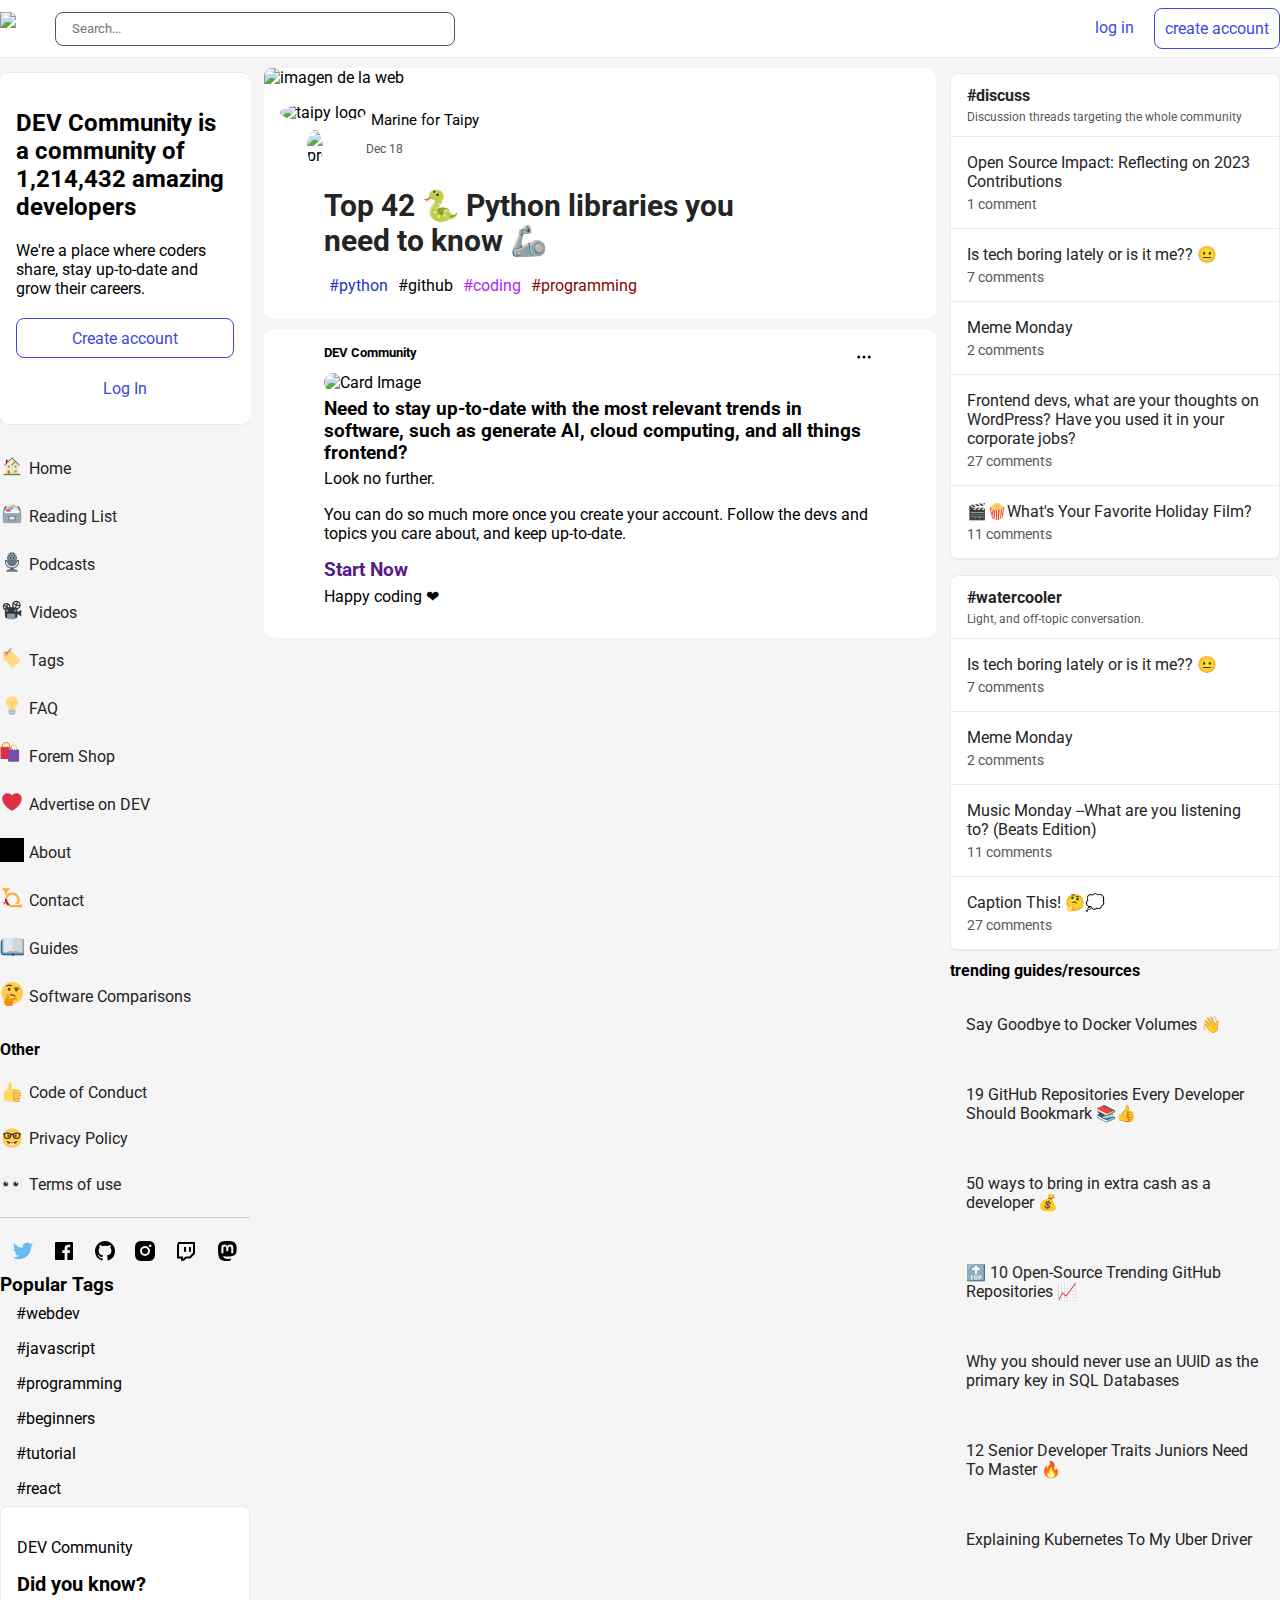
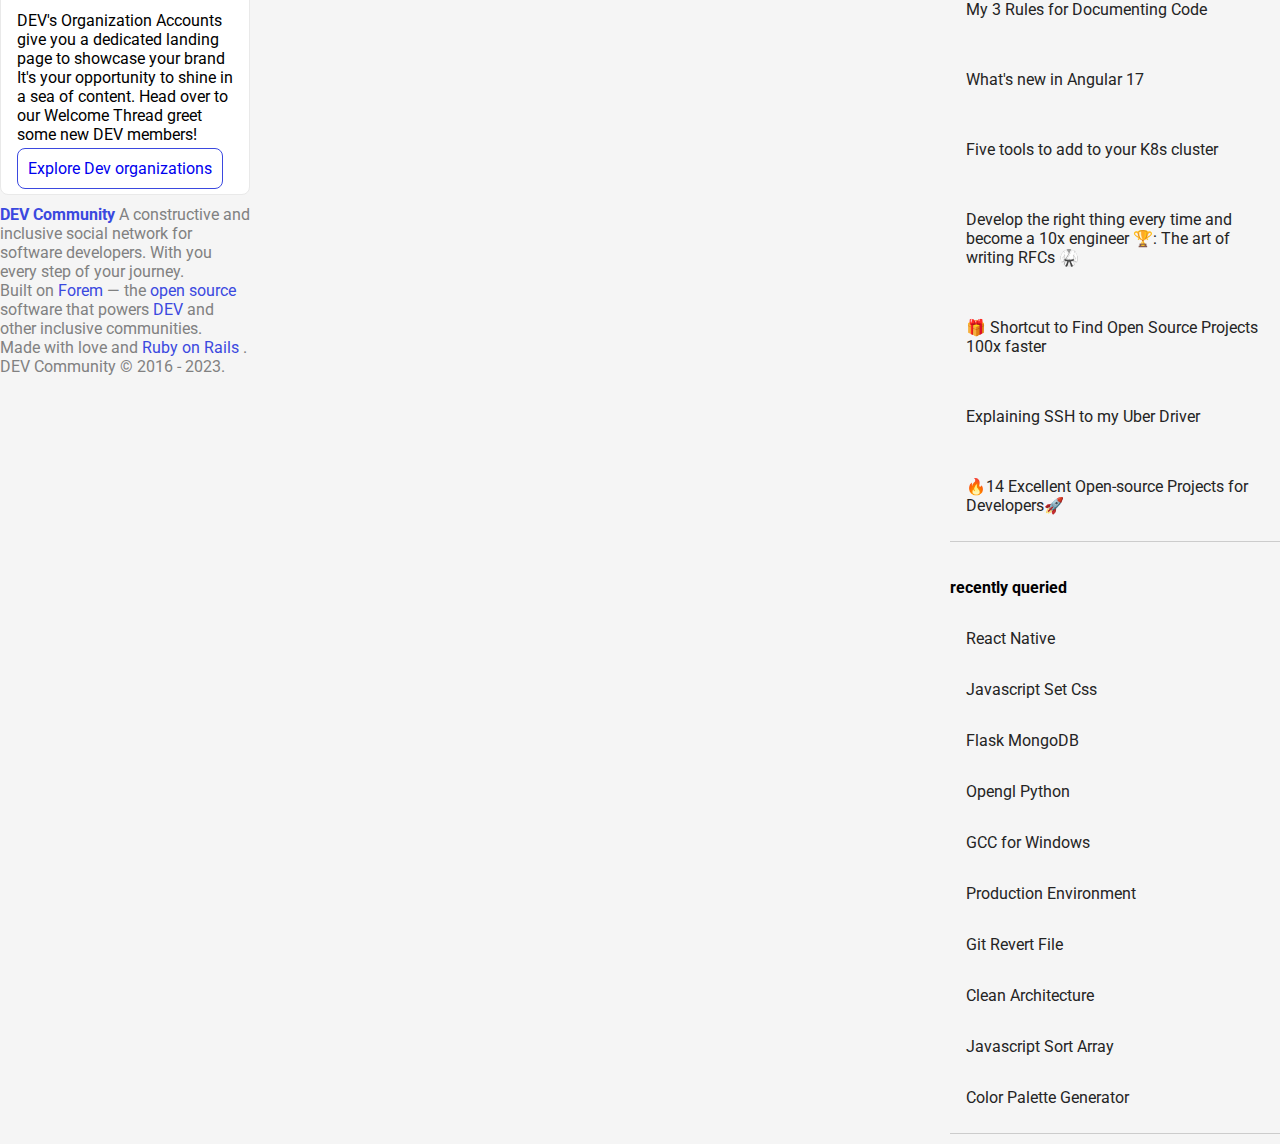
==== index.html @ 64e4e468 "Solve Conflicts 20/12/23" ====
<!DOCTYPE html>
<html lang="en">

  <head>
    <meta charset="UTF-8" />
    <meta name="viewport" content="width=device-width, initial-scale=1.0" />
    <link rel="preconnect" href="https://fonts.googleapis.com" />
    <link rel="preconnect" href="https://fonts.gstatic.com" crossorigin />
    <link href="https://fonts.googleapis.com/css2?family=Roboto:wght@100;400;700&display=swap" rel="stylesheet" />
    <link rel="stylesheet" href="./css/main.css" />
    <title>Desafío Dev To</title>
  </head>

  <body>
    <!-- NavBar  1-->
    <div id="mainContainer">
      <div class="containerNav">
        <nav class="container-flex-row navbar">
          <div class="container-flex-row">
    
            <img class="imagen" src="./img/resized_logo_UQww2soKuUsjaOGNB38o.png">
            <div><input class="input-text" type="text" placeholder="Search..."></div>
          </div>
          <div class="container-flex-row">
            <div class="login">
              <a href="">log in</a>
            </div>
            <div class="botton-link">
              <a href="">create account</a>
            </div>
          </div>
    
    
        </nav>
      </div>
      <!-- Section Main -->
      <section class="main">
        <div class="main-flex-container">
          <!-- Left Aside -->
          <div class="left-aside container flex-container-column">
            <!-- Create Account Card 2-->
            <div class="account-card">
              <h2>
                DEV Community is a community of 1,214,432 amazing developers
              </h2>
              <p>
                We're a place where coders share, stay up-to-date and grow their
                careers.
              </p>
              <div class="buttonCreateAcc">
                <a class="subrayado" href="https://dev.to/enter?state=new-user">Create account</a>
              </div>
              <div class="buttonLogIn">
                <a class="subrayado" href="https://dev.to/enter">Log In</a>
              </div>
            </div>
  
            <!-- Main Links List 3-->
            <nav class="links temp-container">
              <ul class="logo-links">
                <li class="mainlink">
                  <span class="c-link__icon">
                    <svg xmlns="http://www.w3.org/2000/svg" viewBox="0 0 44 44" width="24" height="24">
                      <g class="nc-icon-wrapper">
                        <path fill="#A0041E"
                          d="M13.344 18.702h-2a.5.5 0 01-.5-.5v-7a.5.5 0 01.5-.5h2a.5.5 0 01.5.5v7a.5.5 0 01-.5.5z">
                        </path>
                        <path fill="#FFE8B6" d="M9 20L22 7l13 13v17H9z"></path>
                        <path fill="#FFCC4D" d="M22 20h1v16h-1z"></path>
                        <path fill="#66757F"
                          d="M35 21a.997.997 0 01-.707-.293L22 8.414 9.707 20.707a1 1 0 11-1.414-1.414l13-13a.999.999 0 011.414 0l13 13A.999.999 0 0135 21z">
                        </path>
                        <path fill="#66757F"
                          d="M22 21a.999.999 0 01-.707-1.707l6.5-6.5a1 1 0 111.414 1.414l-6.5 6.5A.997.997 0 0122 21z">
                        </path>
                        <path fill="#C1694F" d="M14 30h4v6h-4z"></path>
                        <path fill="#55ACEE" d="M14 21h4v4h-4zm12.5 0h4v4h-4zm0 9h4v4h-4z"></path>
                        <path fill="#5C913B" d="M37.5 37.5A1.5 1.5 0 0136 39H8a1.5 1.5 0 010-3h28a1.5 1.5 0 011.5 1.5z">
                        </path>
                      </g>
                    </svg>
                  </span>
                  <span><a href="#">Home</a></span>
                </li>
                <li class="mainlink">
                  <span class="c-link__icon">
                    <svg xmlns="http://www.w3.org/2000/svg" viewBox="0 0 44 44" width="24" height="24">
                      <g class="nc-icon-wrapper">
                        <path fill="#67757F"
                          d="M39 24c0 2.209-1.791 2-4 2H9c-2.209 0-4 .209-4-2l2-12c.125-1.917 1.791-4 4-4h22c2.209 0 3.791 2.208 4 4l2 12z">
                        </path>
                        <path fill="#CCD6DD" d="M32 17a2 2 0 01-2 2H14a2 2 0 01-2-2V9a2 2 0 012-2h16a2 2 0 012 2v8z">
                        </path>
                        <path fill="#E1E8ED" d="M34 21a2 2 0 01-2 2H12a2 2 0 01-2-2v-8a2 2 0 012-2h20a2 2 0 012 2v8z">
                        </path>
                        <path fill="#F5F8FA" d="M36 25a2 2 0 01-2 2H10a2 2 0 01-2-2v-8a2 2 0 012-2h24a2 2 0 012 2v8z">
                        </path>
                        <path fill="#9AAAB4" d="M39 35a4 4 0 01-4 4H9a4 4 0 01-4-4V24a4 4 0 014-4h26a4 4 0 014 4v11z">
                        </path>
                        <path fill="#67757F" d="M18 16zm0 0z"></path>
                        <path fill="#FCAB40" d="M26 5h-5a2 2 0 00-2 2v1h4a2 2 0 012 2h1a2 2 0 002-2V7a2 2 0 00-2-2z">
                        </path>
                        <path fill="#5DADEC" d="M22 9h-5a2 2 0 00-2 2v1h4a2 2 0 012 2h1a2 2 0 002-2v-1a2 2 0 00-2-2z">
                        </path>
                        <path fill="#E75A70" d="M20 16a2 2 0 01-2 2h-5a2 2 0 01-2-2v-1a2 2 0 012-2h5a2 2 0 012 2v1z">
                        </path>
                        <path fill="#67757F"
                          d="M29 32a2 2 0 01-2 2H17a2 2 0 01-2-2v-5a2 2 0 012-2h10a2 2 0 012 2v5zm-11-4z"></path>
                        <path fill="#E1E8ED" d="M27 31a1 1 0 01-1 1h-8a1 1 0 01-1-1v-3a1 1 0 011-1h8a1 1 0 011 1v3z">
                        </path>
                      </g>
                    </svg>
                  </span>
                  <span><a href="#">Reading List</a></span>
                </li>
                <li class="mainlink">
                  <span class="c-link__icon">
                    <svg xmlns="http://www.w3.org/2000/svg" viewBox="0 0 44 44" width="24" height="24">
                      <g class="nc-icon-wrapper">
                        <path fill="#292F33"
                          d="M10 19h24v2H10zm15 15c0 2.208-.792 4-3 4-2.209 0-3-1.792-3-4s.791-2 3-2c2.208 0 3-.208 3 2z">
                        </path>
                        <path fill="#66757F" d="M22 35c-6.627 0-10 1.343-10 3v2h20v-2c0-1.657-3.373-3-10-3z"></path>
                        <path fill="#99AAB5" d="M22 4a9 9 0 00-9 9v7h18v-7a9 9 0 00-9-9z"></path>
                        <g fill="#292F33" transform="translate(4 4)">
                          <circle cx="15.5" cy="2.5" r="1.5"></circle>
                          <circle cx="20.5" cy="2.5" r="1.5"></circle>
                          <circle cx="17.5" cy="6.5" r="1.5"></circle>
                          <circle cx="22.5" cy="6.5" r="1.5"></circle>
                          <circle cx="12.5" cy="6.5" r="1.5"></circle>
                          <circle cx="15.5" cy="10.5" r="1.5"></circle>
                          <circle cx="10.5" cy="10.5" r="1.5"></circle>
                          <circle cx="20.5" cy="10.5" r="1.5"></circle>
                          <circle cx="25.5" cy="10.5" r="1.5"></circle>
                          <circle cx="17.5" cy="14.5" r="1.5"></circle>
                          <circle cx="22.5" cy="14.5" r="1.5"></circle>
                          <circle cx="12.5" cy="14.5" r="1.5"></circle>
                        </g>
                        <path fill="#66757F" d="M13 19.062V21c0 4.971 4.029 9 9 9s9-4.029 9-9v-1.938H13z"></path>
                        <path fill="#66757F"
                          d="M34 18a1 1 0 00-1 1v2c0 6.074-4.925 11-11 11s-11-4.926-11-11v-2a1 1 0 00-2 0v2c0 7.18 5.82 13 13 13s13-5.82 13-13v-2a1 1 0 00-1-1z">
                        </path>
                      </g>
                    </svg>
                  </span>
                  <span><a href="#">Podcasts</a></span>
                </li>
                <li class="mainlink">
                  <span class="c-link__icon">
                    <svg xmlns="http://www.w3.org/2000/svg" viewBox="0 0 44 44" width="24" height="24">
                      <g transform="translate(4 4)">
                        <path fill="#31373D"
                          d="M34.074 18l-4.832 3H28v-4c0-.088-.02-.169-.026-.256C31.436 15.864 34 12.735 34 9a8 8 0 00-16.001 0c0 1.463.412 2.822 1.099 4H14.92c.047-.328.08-.66.08-1a7 7 0 10-14 0 6.995 6.995 0 004 6.317V29a4 4 0 004 4h15a4 4 0 004-4v-3h1.242l4.832 3H35V18h-.926zM28.727 3.977a5.713 5.713 0 012.984 4.961L28.18 8.35a2.276 2.276 0 00-.583-.982l1.13-3.391zm-.9 6.342l3.552.592a5.713 5.713 0 01-4.214 3.669 3.985 3.985 0 00-1.392-1.148l.625-2.19a2.425 2.425 0 001.429-.923zM26 3.285c.282 0 .557.027.828.067l-1.131 3.392c-.404.054-.772.21-1.081.446L21.42 5.592A5.703 5.703 0 0126 3.285zM20.285 9c0-.563.085-1.106.236-1.62l3.194 1.597-.002.023c0 .657.313 1.245.771 1.662L23.816 13h-1.871a5.665 5.665 0 01-1.66-4zm-9.088-.385A4.64 4.64 0 0112.667 12c0 .344-.043.677-.113 1H10.1c.145-.304.233-.641.233-1a2.32 2.32 0 00-.392-1.292l1.256-2.093zM8 7.333c.519 0 1.01.105 1.476.261L8.22 9.688c-.073-.007-.145-.022-.22-.022a2.32 2.32 0 00-1.292.392L4.615 8.803A4.64 4.64 0 018 7.333zM3.333 12c0-.519.105-1.01.261-1.477l2.095 1.257c-.007.073-.022.144-.022.22 0 .75.36 1.41.91 1.837a3.987 3.987 0 00-1.353 1.895C4.083 14.881 3.333 13.533 3.333 12z">
                        </path>
                        <circle fill="#8899A6" cx="24" cy="19" r="2"></circle>
                        <circle fill="#8899A6" cx="9" cy="19" r="2"></circle>
                        <path fill="#8899A6" d="M24 27a2 2 0 00-2-2H11a2 2 0 00-2 2v6a2 2 0 002 2h11a2 2 0 002-2v-6z">
                        </path>
                      </g>
                    </svg>
                  </span>
                  <span><a href="#">Videos</a></span>
                </li>
                <li class="mainlink">
                  <span class="c-link__icon">
                    <svg xmlns="http://www.w3.org/2000/svg" viewBox="0 0 44 44" width="24" height="24">
                      <g class="nc-icon-wrapper">
                        <path fill="#FFD983"
                          d="M36.017 24.181L21.345 9.746C20.687 9.087 19.823 9 18.96 9H8.883C7.029 9 6 10.029 6 11.883v10.082c0 .861.089 1.723.746 2.38L21.3 39.017a3.287 3.287 0 004.688 0l10.059-10.088c1.31-1.312 1.28-3.438-.03-4.748zm-23.596-8.76a1.497 1.497 0 11-2.118-2.117 1.497 1.497 0 012.118 2.117z">
                        </path>
                        <path fill="#D99E82"
                          d="M13.952 11.772a3.66 3.66 0 00-5.179 0 3.663 3.663 0 105.18 5.18 3.664 3.664 0 00-.001-5.18zm-1.53 3.65a1.499 1.499 0 11-2.119-2.12 1.499 1.499 0 012.119 2.12z">
                        </path>
                        <path fill="#C1694F"
                          d="M12.507 14.501a1 1 0 11-1.415-1.414l8.485-8.485a1 1 0 111.415 1.414l-8.485 8.485z"></path>
                      </g>
                    </svg>
                  </span>
                  <span><a href="#">Tags</a></span>
                </li>
                <li class="mainlink">
                  <span class="c-link__icon">
                    <svg xmlns="http://www.w3.org/2000/svg" viewBox="0 0 44 44" width="24" height="24">
                      <g class="nc-icon-wrapper">
                        <path fill="#FFD983"
                          d="M33 15.06c0 6.439-5 7.439-5 13.44 0 3.098-3.123 3.359-5.5 3.359-2.053 0-6.586-.779-6.586-3.361C15.914 22.5 11 21.5 11 15.06c0-6.031 5.285-10.92 11.083-10.92C27.883 4.14 33 9.029 33 15.06z">
                        </path>
                        <path fill="#CCD6DD"
                          d="M26.167 36.5c0 .828-2.234 2.5-4.167 2.5-1.933 0-4.167-1.672-4.167-2.5 0-.828 2.233-.5 4.167-.5 1.933 0 4.167-.328 4.167.5z">
                        </path>
                        <path fill="#FFCC4D"
                          d="M26.707 14.293a.999.999 0 00-1.414 0L22 17.586l-3.293-3.293a1 1 0 10-1.414 1.414L21 19.414V30a1 1 0 102 0V19.414l3.707-3.707a.999.999 0 000-1.414z">
                        </path>
                        <path fill="#99AAB5" d="M28 35a2 2 0 01-2 2h-8a2 2 0 01-2-2v-6h12v6z"></path>
                        <path fill="#CCD6DD"
                          d="M15.999 36a1 1 0 01-.163-1.986l12-2a.994.994 0 011.15.822.999.999 0 01-.822 1.15l-12 2a.927.927 0 01-.165.014zm0-4a1 1 0 01-.163-1.986l12-2a.995.995 0 011.15.822.999.999 0 01-.822 1.15l-12 2a.927.927 0 01-.165.014z">
                        </path>
                      </g>
                    </svg>
                  </span>
                  <span><a href="#">FAQ</a></span>
                </li>
                <li class="mainlink">
                  <span class="c-link__icon">
                    <svg xmlns="http://www.w3.org/2000/svg" viewBox="0 0 44 44" width="24" height="24">
                      <path fill="#F4900C"
                        d="M11 0C6.582 0 3 3.582 3 8v8h2V8c0-3.313 2.687-6 6-6 3.314 0 6 2.687 6 6v8h2V8c0-4.418-3.582-8-8-8z">
                      </path>
                      <path fill="#DD2E44" d="M1 8l2 2 2-2 2 2 2-2 2 2 2-2 2 2 2-2 2 2 2-2v23H1z"></path>
                      <path fill="#FFCC4D"
                        d="M25 5c-4.418 0-8 3.582-8 8v8h2v-8c0-3.314 2.688-6 6-6 3.315 0 6 2.686 6 6v8h2v-8c0-4.418-3.582-8-8-8z">
                      </path>
                      <path fill="#744EAA" d="M15 13l2 2 2-2 2 2 2-2 2 2 2-2 2 2 2-2 2 2 2-2v23H15z"></path>
                    </svg>
                  </span>
                  <span><a href="#">Forem Shop</a></span>
                </li>
                <li class="mainlink">
                  <span class="c-link__icon">
                    <svg xmlns="http://www.w3.org/2000/svg" viewBox="0 0 44 44" width="24" height="24">
                      <path fill="#DD2E44"
                        d="M39.885 15.833c0-5.45-4.418-9.868-9.867-9.868-3.308 0-6.227 1.633-8.018 4.129-1.791-2.496-4.71-4.129-8.017-4.129-5.45 0-9.868 4.417-9.868 9.868 0 .772.098 1.52.266 2.241C5.751 26.587 15.216 35.568 22 38.034c6.783-2.466 16.249-11.447 17.617-19.959.17-.721.268-1.469.268-2.242z">
                      </path>
                    </svg>
                  </span>
                  <span><a href="#">Advertise on DEV</a></span>
                </li>
                <li class="mainlink">
                  <span class="c-link__icon">
                    <svg id="Layer_1" data-name="Layer 1" xmlns="http://www.w3.org/2000/svg"
                      xmlns:xlink="http://www.w3.org/1999/xlink" viewBox="0 0 44 44" width="24" height="24">
                      <g class="cls-2">
                        <rect x="-3.85" y="-28.35" width="871.71" height="920.7"></rect>
                        <rect class="cls-3" x="105.43" y="211.09" width="651.13" height="491.58"></rect>
                        <g>
                          <path class="cls-4"
                            d="M811.52-35.36c-263.17-.01-526.35-.01-789.52,0-32.21,0-60.2,18.9-71.43,48.82-2.14,5.7-3.17,12.16-3.17,18.28-.15,266.9-.13,533.8-.13,800.69,0,30.23,17.2,55.53,45.61,66.98,4.86,1.96,9.8,3.71,14.7,5.56H825.55c10.35-4.91,21.61-8.52,30.85-15,20.83-14.61,31.31-35.48,31.32-61.1,.06-262.5,.05-525,.06-787.51,0-42.82-33.65-76.71-76.26-76.72ZM306.58,506.45c-.79,36.65-35.76,70.78-73.17,72.19-31.04,1.17-62.16,.25-93.25,.21-.87,0-1.74-.47-3.09-.85V282.12c1.75-.3,3.52-.85,5.3-.86,30.14-.05,60.3-.55,90.43,.12,36.94,.82,73.06,35.65,73.8,72.61,1.03,50.8,1.07,101.66-.03,152.46Zm182.9,72.08c-2.86,.14-5.86,.4-8.87,.4-34.55,.03-69.1,.04-103.64,0-19.44-.02-33.95-13.13-35.82-32.43-.51-5.3-.68-10.64-.68-15.97-.04-68.77,.01-137.54-.07-206.31-.01-12.95,1.52-25.52,12.5-33.89,5.49-4.18,12.61-8.57,19.08-8.7,38.9-.8,77.82-.4,117.41-.4v53.47c-22.23,0-44.13-.08-66.03,.04-9.05,.05-21.91-2.92-26.14,1.74-4.84,5.33-2.29,17.62-2.47,26.9-.25,12.78-.06,25.57-.06,39.77h57.77v53.98h-57.09v67.83h94.12v53.57Zm243.21-247.2c-18.03,67.91-35.68,135.93-54.59,203.6-3.31,11.86-10.43,23.59-18.57,32.97-13.96,16.09-37.39,16.28-51.56,.38-8.27-9.27-15.65-20.96-18.91-32.8-22.82-82.77-44.46-165.86-66.44-248.87-.39-1.46-.25-3.07-.42-5.38,18.47,0,36.65-.21,54.81,.31,1.95,.06,4.81,4.07,5.51,6.71,15.81,59.77,31.36,119.62,46.99,179.44,1.06,4.06,2.3,8.08,5.06,11.86,17.18-66.02,34.35-132.03,51.54-198.07h59.54c-4.4,16.96-8.58,33.43-12.94,49.86Z">
                          </path>
                          <path class="cls-4"
                            d="M190.38,525.05v-189.03c13.36,0,26.62-1.48,39.39,.39,14.83,2.16,23.31,13.98,23.47,30.76,.41,42.02,.5,84.05-.04,126.07-.25,19.16-10.84,29.89-30.15,31.65-10.51,.96-21.18,.17-32.67,.17Z">
                          </path>
                        </g>
                      </g>
                    </svg>
                  </span>
                  <span><a href="#">About</a></span>
                </li>
                <li class="mainlink">
                  <span class="c-link__icon">
                    <svg xmlns="http://www.w3.org/2000/svg" viewBox="0 0 44 44" width="24" height="24">
                      <g class="nc-icon-wrapper">
                        <path fill="#FFAC33"
                          d="M38.724 33.656c-1.239-.01-1.241 1.205-1.241 1.205H22.5c-5.246 0-9.5-4.254-9.5-9.5s4.254-9.5 9.5-9.5 9.5 4.254 9.5 9.5c0 3.062-1.6 5.897-3.852 7.633h5.434C35.022 30.849 36 28.139 36 25.361c0-7.456-6.045-13.5-13.5-13.5-7.456 0-13.5 6.044-13.5 13.5 0 7.455 6.044 13.5 13.5 13.5h14.982s-.003 1.127 1.241 1.139c1.238.012 1.228-1.245 1.228-1.245l.014-3.821s.001-1.267-1.241-1.278zM9 18.26a16.047 16.047 0 014-4.739V13c0-5 5-7 5-8s-1-1-1-1H5C4 4 4 5 4 5c0 1 5 3.333 5 7.69v5.57z">
                        </path>
                        <path fill="#BE1931"
                          d="M17.091 33.166a9.487 9.487 0 01-4.045-8.72l-3.977-.461c-.046.452-.069.911-.069 1.376 0 4.573 2.28 8.608 5.76 11.051l2.331-3.246z">
                        </path>
                        <path fill="#BE1931"
                          d="M10 29.924s-5.188-.812-5 1 5-1 5-1zm0 .312s-4.125 2.688-2.938 3.75S10 30.236 10 30.236z">
                        </path>
                      </g>
                    </svg>
                  </span>
                  <span><a href="#">Contact</a></span>
                </li>
                <li class="mainlink">
                  <span class="c-link__icon">
                    <svg xmlns:svg="http://www.w3.org/2000/svg" xmlns="http://www.w3.org/2000/svg" version="1.1"
                      viewBox="0 0 44 44" width="24" height="24" style="enable-background: new 0 0 47.5 47.5" id="svg2"
                      xml:space="preserve">
                      <defs id="defs6">
                        <clipPath id="clipPath18">
                          <path d="M 0,38 38,38 38,0 0,0 0,38 z" id="path20"></path>
                        </clipPath>
                      </defs>
                      <g transform="matrix(1.25,0,0,-1.25,0,47.5)" id="g12">
                        <g id="g14">
                          <g clip-path="url(#clipPath18)" id="g16">
                            <g transform="translate(33,30)" id="g22">
                              <path
                                d="m 0,0 -28,0 c -2.209,0 -4,-1.791 -4,-4 l 0,-15 c 0,-2.209 1.791,-4 4,-4 l 11.416,0 c 0.52,-0.596 1.477,-1 2.584,-1 1.107,0 2.064,0.404 2.584,1 L 0,-23 c 2.209,0 4,1.791 4,4 L 4,-4 C 4,-1.791 2.209,0 0,0"
                                id="path24" style="
                                  fill: #226699;
                                  fill-opacity: 1;
                                  fill-rule: nonzero;
                                  stroke: none;
                                "></path>
                            </g>
                            <g transform="translate(21,10)" id="g26">
                              <path
                                d="m 0,0 c 0,-1.104 -0.896,-2 -2,-2 -1.104,0 -2,0.896 -2,2 l 0,18 c 0,1.104 0.896,2 2,2 1.104,0 2,-0.896 2,-2 L 0,0 z"
                                id="path28" style="
                                  fill: #292f33;
                                  fill-opacity: 1;
                                  fill-rule: nonzero;
                                  stroke: none;
                                "></path>
                            </g>
                            <g transform="translate(19,11)" id="g30">
                              <path
                                d="m 0,0 c 0,-1.104 -0.896,-2 -2,-2 l -12,0 c -1.104,0 -2,0.896 -2,2 l 0,18 c 0,1.104 0.896,2 2,2 l 12,0 c 1.104,0 2,-0.896 2,-2 L 0,0 z"
                                id="path32" style="
                                  fill: #99aab5;
                                  fill-opacity: 1;
                                  fill-rule: nonzero;
                                  stroke: none;
                                "></path>
                            </g>
                            <g transform="translate(19,11)" id="g34">
                              <path
                                d="m 0,0 c -0.999,1.998 -3.657,2 -4,2 -2,0 -5,-2 -8,-2 -1,0 -2,0.896 -2,2 l 0,16 c 0,1.104 1,2 2,2 3.255,0 6,2 8,2 3,0 4,-1.896 4,-3 L 0,0 z"
                                id="path36" style="
                                  fill: #e1e8ed;
                                  fill-opacity: 1;
                                  fill-rule: nonzero;
                                  stroke: none;
                                "></path>
                            </g>
                            <g transform="translate(35,11)" id="g38">
                              <path
                                d="m 0,0 c 0,-1.104 -0.896,-2 -2,-2 l -12,0 c -1.104,0 -2,0.896 -2,2 l 0,18 c 0,1.104 0.896,2 2,2 l 12,0 c 1.104,0 2,-0.896 2,-2 L 0,0 z"
                                id="path40" style="
                                  fill: #99aab5;
                                  fill-opacity: 1;
                                  fill-rule: nonzero;
                                  stroke: none;
                                "></path>
                            </g>
                            <g transform="translate(19,11)" id="g42">
                              <path
                                d="m 0,0 c 0.999,1.998 3.657,2 4,2 2,0 5,-2 8,-2 1,0 2,0.896 2,2 l 0,16 c 0,1.104 -1,2 -2,2 C 8.744,20 6,22 4,22 1,22 0,20.104 0,19 L 0,0 z"
                                id="path44" style="
                                  fill: #ccd6dd;
                                  fill-opacity: 1;
                                  fill-rule: nonzero;
                                  stroke: none;
                                "></path>
                            </g>
                          </g>
                        </g>
                      </g>
                    </svg>
                  </span>
                  <span><a href="#">Guides</a></span>
                </li>
                <li class="mainlink">
                  <span class="c-link__icon">
                    <svg xmlns:dc="http://purl.org/dc/elements/1.1/" xmlns:cc="http://creativecommons.org/ns#"
                      xmlns:rdf="http://www.w3.org/1999/02/22-rdf-syntax-ns#" xmlns:svg="http://www.w3.org/2000/svg"
                      xmlns="http://www.w3.org/2000/svg" viewBox="0 0 44 44" width="24" height="24"
                      style="enable-background: new 0 0 45 45" xml:space="preserve" version="1.1" id="svg2">
                      <metadata id="metadata8">
                        <rdf:rdf>
                          <cc:work rdf:about="">
                            <dc:format>image/svg+xml</dc:format>
                            <dc:type rdf:resource="http://purl.org/dc/dcmitype/StillImage"></dc:type>
                          </cc:work>
                        </rdf:rdf>
                      </metadata>
                      <defs id="defs6">
                        <clipPath id="clipPath16" clipPathUnits="userSpaceOnUse">
                          <path id="path18" d="M 0,36 36,36 36,0 0,0 0,36 Z"></path>
                        </clipPath>
                      </defs>
                      <g transform="matrix(1.25,0,0,-1.25,0,45)" id="g10">
                        <g id="g12">
                          <g clip-path="url(#clipPath16)" id="g14">
                            <g transform="translate(2,20)" id="g20">
                              <path id="path22" style="
                                  fill: #ffcc4d;
                                  fill-opacity: 1;
                                  fill-rule: nonzero;
                                  stroke: none;
                                "
                                d="m 0,0 c 0,-8.837 7.164,-16 16,-16 8.837,0 16,7.163 16,16 C 32,8.836 24.837,16 16,16 7.164,16 0,8.836 0,0">
                              </path>
                            </g>
                            <g transform="translate(15.4063,25.5)" id="g24">
                              <path id="path26" style="
                                  fill: #664500;
                                  fill-opacity: 1;
                                  fill-rule: nonzero;
                                  stroke: none;
                                "
                                d="m 0,0 c 0,-1.381 -0.896,-2.5 -2,-2.5 -1.104,0 -2,1.119 -2,2.5 0,1.38 0.896,2.5 2,2.5 1.104,0 2,-1.12 2,-2.5">
                              </path>
                            </g>
                            <g transform="translate(26,24.5)" id="g28">
                              <path id="path30" style="
                                  fill: #664500;
                                  fill-opacity: 1;
                                  fill-rule: nonzero;
                                  stroke: none;
                                "
                                d="m 0,0 c 0,-1.381 -0.895,-2.5 -2,-2.5 -1.104,0 -2,1.119 -2,2.5 0,1.38 0.896,2.5 2,2.5 1.105,0 2,-1.12 2,-2.5">
                              </path>
                            </g>
                            <g transform="translate(9.6709,29.667)" id="g32">
                              <path id="path34" style="
                                  fill: #664500;
                                  fill-opacity: 1;
                                  fill-rule: nonzero;
                                  stroke: none;
                                "
                                d="M 0,0 C -0.164,0.087 -0.303,0.223 -0.391,0.398 -0.607,0.827 -0.431,1.325 0.002,1.511 4.268,3.341 7.701,1.554 7.845,1.477 8.278,1.246 8.453,0.729 8.236,0.323 8.02,-0.082 7.496,-0.223 7.063,0.005 6.94,0.069 4.231,1.437 0.785,-0.042 0.528,-0.151 0.238,-0.127 0,0">
                              </path>
                            </g>
                            <g transform="translate(14.7427,16.4277)" id="g36">
                              <path id="path38" style="
                                  fill: #664500;
                                  fill-opacity: 1;
                                  fill-rule: nonzero;
                                  stroke: none;
                                "
                                d="M 0,0 C -0.136,0.127 -0.236,0.293 -0.276,0.486 -0.375,0.955 -0.078,1.392 0.389,1.46 4.981,2.138 7.841,-0.469 7.962,-0.58 8.322,-0.914 8.357,-1.457 8.044,-1.795 7.732,-2.131 7.189,-2.133 6.83,-1.801 6.726,-1.709 4.458,0.307 0.748,-0.24 0.471,-0.281 0.197,-0.184 0,0">
                              </path>
                            </g>
                            <g transform="translate(20.4307,25.917)" id="g40">
                              <path id="path42" style="
                                  fill: #664500;
                                  fill-opacity: 1;
                                  fill-rule: nonzero;
                                  stroke: none;
                                "
                                d="M 0,0 C -0.156,0.098 -0.286,0.243 -0.362,0.424 -0.549,0.866 -0.339,1.352 0.105,1.508 4.486,3.044 7.79,1.028 7.929,0.941 8.344,0.681 8.483,0.154 8.24,-0.237 7.998,-0.627 7.464,-0.732 7.049,-0.475 6.929,-0.402 4.321,1.146 0.782,-0.095 0.518,-0.187 0.23,-0.143 0,0">
                              </path>
                            </g>
                            <g transform="translate(17.2764,0.8682)" id="g44">
                              <path id="path46" style="
                                  fill: #f4900c;
                                  fill-opacity: 1;
                                  fill-rule: nonzero;
                                  stroke: none;
                                "
                                d="m 0,0 c 0,0 1.265,0.411 1.429,1.352 0.173,0.971 -0.624,1.167 -0.624,1.167 0,0 1.041,0.208 1.172,1.376 0.123,1.1 -0.862,1.363 -0.862,1.363 0,0 0.97,0.4 1.016,1.539 0.038,0.959 -0.995,1.428 -0.995,1.428 0,0 5.038,1.22 5.555,1.34 0.516,0.121 1.321,0.616 1.07,1.695 -0.249,1.08 -1.204,1.118 -1.698,1.003 -0.494,-0.116 -6.744,-1.567 -8.9,-2.069 -0.23,-0.053 -1.308,-0.302 -1.439,-0.334 -0.54,-0.127 -0.785,0.111 -0.405,0.512 0.509,0.536 0.833,1.129 0.947,2.113 0.119,1.036 -0.232,2.314 -0.433,2.809 -0.374,0.921 -1.005,1.649 -1.734,1.899 -1.138,0.39 -1.946,-0.321 -1.542,-1.561 0.604,-1.855 0.209,-3.375 -0.833,-4.293 -2.449,-2.157 -3.589,-3.695 -2.83,-6.973 0.827,-3.575 4.377,-5.876 7.952,-5.048 C -2.965,-0.64 0,0 0,0">
                              </path>
                            </g>
                          </g>
                        </g>
                      </g>
                    </svg>
                  </span>
                  <span><a href="#">Software Comparisons</a></span>
                </li>
              </ul>
            </nav>
  
            <!-- Other 4-->
            <section class="other">
              <div class="otherHeader">
                <h4>Other</h4>
              </div>
              <div class="otherItems">
                <div class="otherItem">
                  <svg xmlns="http://www.w3.org/2000/svg" viewBox="0 0 44 44" width="24" height="24">
                  <g class="nc-icon-wrapper">
                      <path fill="#FFDB5E" d="M38.956 21.916c0-.503-.12-.975-.321-1.404-1.341-4.326-7.619-4.01-16.549-4.221-1.493-.035-.639-1.798-.115-5.668.341-2.517-1.282-6.382-4.01-6.382-4.498 0-.171 3.548-4.148 12.322-2.125 4.688-6.875 2.062-6.875 6.771v10.719c0 1.833.18 3.595 2.758 3.885 2.499.281 1.937 2.062 5.542 2.062h18.044a3.337 3.337 0 003.333-3.334c0-.762-.267-1.456-.698-2.018 1.02-.571 1.72-1.649 1.72-2.899 0-.76-.266-1.454-.696-2.015 1.023-.57 1.725-1.649 1.725-2.901 0-.909-.368-1.733-.961-2.336a3.311 3.311 0 001.251-2.581z"></path>
                      <path fill="#EE9547" d="M27.02 25.249h8.604c1.17 0 2.268-.626 2.866-1.633a.876.876 0 00-1.506-.892 1.588 1.588 0 01-1.361.775h-8.81c-.873 0-1.583-.71-1.583-1.583s.71-1.583 1.583-1.583H32.7a.875.875 0 000-1.75h-5.888a3.337 3.337 0 00-3.333 3.333c0 1.025.475 1.932 1.205 2.544a3.32 3.32 0 00-.998 2.373c0 1.028.478 1.938 1.212 2.549a3.318 3.318 0 00.419 5.08 3.305 3.305 0 00-.852 2.204 3.337 3.337 0 003.333 3.333h5.484a3.35 3.35 0 002.867-1.632.875.875 0 00-1.504-.894 1.594 1.594 0 01-1.363.776h-5.484c-.873 0-1.583-.71-1.583-1.583s.71-1.583 1.583-1.583h6.506a3.35 3.35 0 002.867-1.633.875.875 0 10-1.504-.894 1.572 1.572 0 01-1.363.777h-7.063a1.585 1.585 0 010-3.167h8.091a3.35 3.35 0 002.867-1.632.875.875 0 00-1.504-.894 1.573 1.573 0 01-1.363.776H27.02a1.585 1.585 0 010-3.167z"></path>
                  </g>
                  </svg>
                  <a href="#">Code of Conduct </a>
                </div>
                <div class="otherItem">
                  <svg xmlns="http://www.w3.org/2000/svg" viewBox="0 0 44 44" width="24" height="24">
                    <g transform="translate(4 4)">
                        <circle fill="#FFCC4D" cx="18" cy="18" r="18"></circle>
                        <path fill="#664500" d="M27.335 23.629a.501.501 0 00-.635-.029c-.039.029-3.922 2.9-8.7 2.9-4.766 0-8.662-2.871-8.7-2.9a.5.5 0 10-.729.657C8.7 24.472 11.788 29.5 18 29.5s9.301-5.028 9.429-5.243a.499.499 0 00-.094-.628z"></path>
                        <path fill="#65471B" d="M18 26.591c-.148 0-.291-.011-.438-.016v4.516h.875v-4.517c-.145.005-.289.017-.437.017z"></path>
                        <path fill="#FFF" d="M22 26c.016-.004-1.45.378-2.446.486-.366.042-.737.076-1.117.089v4.517H20c1.1 0 2-.9 2-2V26zm-8 0c-.016-.004 1.45.378 2.446.486.366.042.737.076 1.117.089v4.517H16c-1.1 0-2-.9-2-2V26z"></path>
                        <path fill="#65471B" d="M27.335 23.629a.501.501 0 00-.635-.029c-.03.022-2.259 1.668-5.411 2.47-.443.113-1.864.43-3.286.431-1.424 0-2.849-.318-3.292-.431-3.152-.802-5.381-2.448-5.411-2.47a.501.501 0 00-.729.657c.097.162 1.885 3.067 5.429 4.481v-1.829c-.016-.004 1.45.378 2.446.486.366.042.737.076 1.117.089.146.005.289.016.437.016.148 0 .291-.011.438-.016.38-.013.751-.046 1.117-.089.996-.108 2.462-.49 2.446-.486v1.829c3.544-1.414 5.332-4.319 5.429-4.481a.5.5 0 00-.095-.628zm-.711-9.605c0 1.714-.938 3.104-2.096 3.104-1.157 0-2.096-1.39-2.096-3.104s.938-3.104 2.096-3.104c1.158 0 2.096 1.39 2.096 3.104zm-17.167 0c0 1.714.938 3.104 2.096 3.104 1.157 0 2.096-1.39 2.096-3.104s-.938-3.104-2.096-3.104c-1.158 0-2.096 1.39-2.096 3.104z"></path>
                        <path fill="#292F33" d="M34.808 9.627c-.171-.166-1.267.274-2.376-.291-2.288-1.166-8.07-2.291-11.834.376-.403.285-2.087.333-2.558.313-.471.021-2.155-.027-2.558-.313-3.763-2.667-9.545-1.542-11.833-.376-1.109.565-2.205.125-2.376.291-.247.239-.247 1.196.001 1.436.246.239 1.477.515 1.722 1.232.247.718.249 4.958 2.213 6.424 1.839 1.372 6.129 1.785 8.848.238 2.372-1.349 2.289-4.189 2.724-5.881.155-.603.592-.907 1.26-.907s1.105.304 1.26.907c.435 1.691.351 4.532 2.724 5.881 2.719 1.546 7.009 1.133 8.847-.238 1.965-1.465 1.967-5.706 2.213-6.424.245-.717 1.476-.994 1.722-1.232.248-.24.249-1.197.001-1.436zm-20.194 3.65c-.077 1.105-.274 3.227-1.597 3.98-.811.462-1.868.743-2.974.743h-.001c-1.225 0-2.923-.347-3.587-.842-.83-.619-1.146-3.167-1.265-4.12-.076-.607-.28-2.09.388-2.318 1.06-.361 2.539-.643 4.052-.643.693 0 3.021.043 4.155.741 1.005.617.872 1.851.829 2.459zm16.278-.253c-.119.954-.435 3.515-1.265 4.134-.664.495-2.362.842-3.587.842h-.001c-1.107 0-2.163-.281-2.975-.743-1.323-.752-1.52-2.861-1.597-3.966-.042-.608-.176-1.851.829-2.468 1.135-.698 3.462-.746 4.155-.746 1.513 0 2.991.277 4.052.638.668.228.465 1.702.389 2.309z"></path>
                    </g>
                  </svg>
                  <a href="#">Privacy Policy</a>
                </div>
                <div class="otherItem">
                  <svg xmlns="http://www.w3.org/2000/svg" viewBox="0 0 44 44" width="24" height="24">
                    <g transform="translate(4 4)">
                        <ellipse fill="#F5F8FA" cx="8.828" cy="18" rx="7.953" ry="13.281"></ellipse>
                        <path fill="#E1E8ED" d="M8.828 32.031C3.948 32.031.125 25.868.125 18S3.948 3.969 8.828 3.969 17.531 10.132 17.531 18s-3.823 14.031-8.703 14.031zm0-26.562C4.856 5.469 1.625 11.09 1.625 18s3.231 12.531 7.203 12.531S16.031 24.91 16.031 18 12.8 5.469 8.828 5.469z"></path>
                        <circle fill="#8899A6" cx="6.594" cy="18" r="4.96"></circle>
                        <circle fill="#292F33" cx="6.594" cy="18" r="3.565"></circle>
                        <circle fill="#F5F8FA" cx="7.911" cy="15.443" r="1.426"></circle>
                        <ellipse fill="#F5F8FA" cx="27.234" cy="18" rx="7.953" ry="13.281"></ellipse>
                        <path fill="#E1E8ED" d="M27.234 32.031c-4.88 0-8.703-6.163-8.703-14.031s3.823-14.031 8.703-14.031S35.938 10.132 35.938 18s-3.824 14.031-8.704 14.031zm0-26.562c-3.972 0-7.203 5.622-7.203 12.531 0 6.91 3.231 12.531 7.203 12.531S34.438 24.91 34.438 18 31.206 5.469 27.234 5.469z"></path>
                        <circle fill="#8899A6" cx="25" cy="18" r="4.96"></circle>
                        <circle fill="#292F33" cx="25" cy="18" r="3.565"></circle>
                        <circle fill="#F5F8FA" cx="26.317" cy="15.443" r="1.426"></circle>
                    </g>
                  </svg>
                  <a href="#">Terms of use</a>
                </div>
              </div>
            </section>
            
            <!-- Social Network 5-->
           <div class="conteiner-redes">
               <!--twitter-->
               <a href="https://twitter.com/thepracticaldev" class="itemIcono">
                <svg xmlns="http://www.w3.org/2000/svg" width="24" height="24" viewBox="0 0 24 24" role="img"
                  aria-labelledby="aj6x9cali3nz6yf2z0erqsrmvwj3zsw7" class="crayons-icon c-link__icon">
                  <title id="aj6x9cali3nz6yf2z0erqsrmvwj3zsw7">Twitter</title>
                  <path
                    d="M22.162 5.656a8.383 8.383 0 01-2.402.658A4.196 4.196 0 0021.6 4c-.82.488-1.719.83-2.656 1.015a4.182 4.182 0 00-7.126 3.814 11.874 11.874 0 01-8.62-4.37 4.168 4.168 0 00-.566 2.103c0 1.45.738 2.731 1.86 3.481a4.168 4.168 0 01-1.894-.523v.052a4.185 4.185 0 003.355 4.101 4.211 4.211 0 01-1.89.072A4.185 4.185 0 007.97 16.65a8.395 8.395 0 01-6.191 1.732 11.83 11.83 0 006.41 1.88c7.693 0 11.9-6.373 11.9-11.9 0-.18-.005-.362-.013-.54a8.495 8.495 0 002.087-2.165l-.001-.001z"
                    fill="#65bbf2"></path>
                </svg>
               </a>
  
               <!--facebook-->
               <a href="https://facebook.com/thepracticaldev" class="itemIcono">
                <svg xmlns="http://www.w3.org/2000/svg" width="24" height="24" viewBox="0 0 24 24" role="img"
                  aria-labelledby="arbevxdma8gtql7aqrg8ttb31wx0zhwa" class="crayons-icon c-link__icon">
                  <title id="arbevxdma8gtql7aqrg8ttb31wx0zhwa">Facebook</title>
                  <path
                    d="M15.402 21v-6.966h2.333l.349-2.708h-2.682V9.598c0-.784.218-1.319 1.342-1.319h1.434V5.857a19.188 19.188 0 00-2.09-.107c-2.067 0-3.482 1.262-3.482 3.58v1.996h-2.338v2.708h2.338V21H4a1 1 0 01-1-1V4a1 1 0 011-1h16a1 1 0 011 1v16a1 1 0 01-1 1h-4.598z">
                  </path>
                </svg>
               </a>
               <!--github-->
                <a a href="https://github.com/forem" class="itemIcono">
                <svg xmlns="http://www.w3.org/2000/svg" width="24" height="24" viewBox="0 0 24 24" role="img"
                  aria-labelledby="aibfqeqtoocwl125kh8csj7hp7mh8lwc" class="crayons-icon c-link__icon">
                  <title id="aibfqeqtoocwl125kh8csj7hp7mh8lwc">Github</title>
                  <path
                    d="M12 2C6.475 2 2 6.475 2 12a9.994 9.994 0 006.838 9.488c.5.087.687-.213.687-.476 0-.237-.013-1.024-.013-1.862-2.512.463-3.162-.612-3.362-1.175-.113-.288-.6-1.175-1.025-1.413-.35-.187-.85-.65-.013-.662.788-.013 1.35.725 1.538 1.025.9 1.512 2.338 1.087 2.912.825.088-.65.35-1.087.638-1.337-2.225-.25-4.55-1.113-4.55-4.938 0-1.088.387-1.987 1.025-2.688-.1-.25-.45-1.275.1-2.65 0 0 .837-.262 2.75 1.026a9.28 9.28 0 012.5-.338c.85 0 1.7.112 2.5.337 1.912-1.3 2.75-1.024 2.75-1.024.55 1.375.2 2.4.1 2.65.637.7 1.025 1.587 1.025 2.687 0 3.838-2.337 4.688-4.562 4.938.362.312.675.912.675 1.85 0 1.337-.013 2.412-.013 2.75 0 .262.188.574.688.474A10.016 10.016 0 0022 12c0-5.525-4.475-10-10-10z">
                  </path>
                </svg>
              </a>
              <!--instragram-->
              <a href="https://instagram.com/thepracticaldev" class="itemIcono">
                <svg xmlns="http://www.w3.org/2000/svg" width="24" height="24" viewBox="0 0 24 24" role="img"
                  aria-labelledby="al9w03e4cfa1gk7iq5wre9fafle4a3da" class="crayons-icon c-link__icon">
                  <title id="al9w03e4cfa1gk7iq5wre9fafle4a3da">Instagram</title>
                  <path
                    d="M12 2c2.717 0 3.056.01 4.122.06 1.065.05 1.79.217 2.428.465.66.254 1.216.598 1.772 1.153.509.5.902 1.105 1.153 1.772.247.637.415 1.363.465 2.428.047 1.066.06 1.405.06 4.122 0 2.717-.01 3.056-.06 4.122-.05 1.065-.218 1.79-.465 2.428a4.883 4.883 0 01-1.153 1.772c-.5.508-1.105.902-1.772 1.153-.637.247-1.363.415-2.428.465-1.066.047-1.405.06-4.122.06-2.717 0-3.056-.01-4.122-.06-1.065-.05-1.79-.218-2.428-.465a4.89 4.89 0 01-1.772-1.153 4.904 4.904 0 01-1.153-1.772c-.248-.637-.415-1.363-.465-2.428C2.013 15.056 2 14.717 2 12c0-2.717.01-3.056.06-4.122.05-1.066.217-1.79.465-2.428a4.88 4.88 0 011.153-1.772A4.897 4.897 0 015.45 2.525c.638-.248 1.362-.415 2.428-.465C8.944 2.013 9.283 2 12 2zm0 5a5 5 0 100 10 5 5 0 000-10zm6.5-.25a1.25 1.25 0 10-2.5 0 1.25 1.25 0 002.5 0zM12 9a3 3 0 110 6 3 3 0 010-6z">
                  </path>
                </svg>
              </a>
  
              <!--twitch-->
              <a href="https://twitch.com/thepracticaldev" class="itemIcono">
                <svg xmlns="http://www.w3.org/2000/svg" width="24" height="24" viewBox="0 0 24 24" role="img"
                  aria-labelledby="a1fq5hbmb783fm120qxawaiasovexqw2" class="crayons-icon c-link__icon">
                  <title id="a1fq5hbmb783fm120qxawaiasovexqw2">Twitch</title>
                  <path
                    d="M4.3 3H21v11.7l-4.7 4.7h-3.9l-2.5 2.4H7v-2.4H3V6.2L4.3 3zM5 17.4h4v2.4h.095l2.5-2.4h3.877L19 13.872V5H5v12.4zM15 8h2v4.7h-2V8zm0 0h2v4.7h-2V8zm-5 0h2v4.7h-2V8z">
                  </path>
                </svg>
              </a>
            
              <!--mastodon-->
              <a href="https://fosstodon.org/@thepracticaldev" class="itemIcono">
                <svg xmlns="http://www.w3.org/2000/svg" width="24" height="24" viewBox="0 0 24 24" role="img"
                  aria-labelledby="a14jnrzhulr1v0zfh4rschkgpj31nu8q" class="crayons-icon c-link__icon">
                  <title id="a14jnrzhulr1v0zfh4rschkgpj31nu8q">Mastodon</title>
                  <path
                    d="M21.258 13.99c-.274 1.41-2.456 2.955-4.962 3.254-1.306.156-2.593.3-3.965.236-2.243-.103-4.014-.535-4.014-.535 0 .218.014.426.04.62.292 2.215 2.196 2.347 4 2.41 1.82.062 3.44-.45 3.44-.45l.076 1.646s-1.274.684-3.542.81c-1.25.068-2.803-.032-4.612-.51-3.923-1.039-4.598-5.22-4.701-9.464-.031-1.26-.012-2.447-.012-3.44 0-4.34 2.843-5.611 2.843-5.611 1.433-.658 3.892-.935 6.45-.956h.062c2.557.02 5.018.298 6.451.956 0 0 2.843 1.272 2.843 5.61 0 0 .036 3.201-.397 5.424zm-2.956-5.087c0-1.074-.273-1.927-.822-2.558-.567-.631-1.308-.955-2.229-.955-1.065 0-1.871.41-2.405 1.228l-.518.87-.519-.87C11.276 5.8 10.47 5.39 9.405 5.39c-.921 0-1.663.324-2.229.955-.549.631-.822 1.484-.822 2.558v5.253h2.081V9.057c0-1.075.452-1.62 1.357-1.62 1 0 1.501.647 1.501 1.927v2.79h2.07v-2.79c0-1.28.5-1.927 1.5-1.927.905 0 1.358.545 1.358 1.62v5.1h2.08V8.902l.001.001z">
                  </path>
                </svg>
              </a>
             
            </div>
            <!-- Popular Tags 6-->
            <h3>Popular Tags</h3>
            <div class="popular-tags"> 
              
              <div class="tagCont">
                <a  href="https://dev.to/t/webdev">#webdev</a>
              </div>
              <div class="tagCont">
                <a  href="https://dev.to/t/javascript">#javascript</a>
              </div>
              <div class="tagCont">
                <a  href="https://dev.to/t/programming">#programming</a>
              </div>
              <div class="tagCont">
                <a  href="https://dev.to/t/beginners">#beginners</a>
              </div>
              <div class="tagCont">
                <a  href="https://dev.to/t/tutorial">#tutorial</a>
              </div>
              
              <div class="tagCont">
                <a  href="https://dev.to/t/react">#react</a>
              </div>
              
              
              <div class="tagCont">
                <a  href="https://dev.to/t/python">#python</a>
              </div>
              <div class="tagCont">
                <a  href="https://dev.to/t/devops">#devops</a>
              </div>
              
              <div class="tagCont">
                <a  href="https://dev.to/t/productivity">#productivity</a>
              </div>

              <div class="tagCont">
                <a  href="https://dev.to/t/aws">#aws</a>
              </div>

              <div class="tagCont">
                <a  href="https://dev.to/t/opensource">#opensourse</a>
              </div>
              
              <div class="tagCont">
                <a  href="https://dev.to/t/ai">#ai</a>
              </div>
              
              <div class="tagCont">
                <a  href="https://dev.to/t/discuss">#discuss</a>
              </div>
              
              <div class="tagCont">
                <a  href="https://dev.to/t/css">#css</a>
              </div>
              <div class="tagCont">
                <a  href="https://dev.to/t/node">#node</a>
              </div>
              <div class="tagCont">
                <a  href="https://dev.to/t/typescript">#typescript</a>
              </div>
              <div class="tagCont">
                <a  href="https://dev.to/t/codenewbie">#codenewbie</a>
              </div>
              <div class="tagCont">
                <a  href="https://dev.to/t/html">#html</a>
              </div>
              <div class="tagCont">
                <a  href="https://dev.to/t/career">#career</a>
              </div>

              

              <div class="tagCont">
                <a  href="https://dev.to/t/news">#new</a>
              </div>
              <div class="tagCont">
                <a  href="https://dev.to/t/cloud">#cloud</a>
              </div>
              <div class="tagCont">
                <a  href="https://dev.to/t/testing">#testing</a>
              </div>
              <div class="tagCont">
                <a  href="https://dev.to/t/api">#api</a>
              </div>
              <div class="tagCont">
                <a  href="https://dev.to/t/learning">#learning</a>
              </div>
              <div class="tagCont">
                <a  href="https://dev.to/t/database">#database</a>
              </div>
              <div class="tagCont">
                <a  href="https://dev.to/t/java">#java</a>
              </div>
              <div class="tagCont">
                <a  href="https://dev.to/t/security">#security</a>
              </div>
              <div class="tagCont">
                <a  href="https://dev.to/t/github">#github</a>
              </div>
              <div class="tagCont">
                <a  href="https://dev.to/t/blockchain">#blockchain</a>
              </div>

          
            </div>
  
  
            <!-- Did you know 7-->
            <div class="seccion7">
              <p>DEV Community</p>
              <h3>Did you know?</h3>
              <p>DEV's Organization Accounts give you a dedicated landing page to showcase your brand It's your opportunity to shine in a sea of content. Head over to our Welcome Thread greet some new DEV members!</p>
              <a href="https://dev.to/welcome" class="botton-link">Explore Dev organizations</a>
            </div>
  
  
            <!-- Aside Footer 8-->
  
            <div class="asideFooter ">
              <p>
                <a class="subrayado" href="https://dev.to/"><b>DEV Community </b></a> A constructive and inclusive social
                network for software developers. With you every step of your journey.
              </p>
              <p>
                Built on <a class="subrayado" href="https://www.forem.com/">Forem</a> — the <a class="subrayado"
                  href="https://dev.to/t/opensource">open source</a> software that powers <a class="subrayado"
                  href="https://dev.to/">DEV</a> and other inclusive communities.
              </p>
              <p>
                Made with love and <a class="subrayado" href="https://dev.to/t/rails">Ruby on Rails</a> . DEV Community ©
                2016 - 2023.
              </p>
            </div>
  
          </div>
          <!-- Center Section -->
          <div class="center-section container flex-container-column">
            <!-- Principal Card 9-->
            <div class="principal-card">
              <div class="head">
                <img
                  src="https://res.cloudinary.com/practicaldev/image/fetch/s--vwy4Bevt--/c_imagga_scale,f_auto,fl_progressive,h_420,q_66,w_1000/https://dev-to-uploads.s3.amazonaws.com/uploads/articles/vcmazu3qgcqavisfr6f8.gif"
                  alt="imagen de la web" />
              </div>
              <!-- Header Image -->
              <!--card double-->
              <div class="content-card">
                <div class="logo_image">
                  <div class="taipy-logo">
                    <img alt="taipy logo"
                    src="https://res.cloudinary.com/practicaldev/image/fetch/s--q8gYXd8Q--/c_fill,f_auto,fl_progressive,h_90,q_auto,w_90/https://dev-to-uploads.s3.amazonaws.com/uploads/organization/profile_image/7841/eb7a94b7-7bd9-4097-b7e9-132785adc6db.png" />
                  </div>
                  <div class="profile">
                    <img
                    src="https://res.cloudinary.com/practicaldev/image/fetch/s--ZMDQfkJE--/c_fill,f_auto,fl_progressive,h_90,q_auto,w_90/https://dev-to-uploads.s3.amazonaws.com/uploads/user/profile_image/1177677/4947a9f8-ba30-4008-9f77-4b08c5b1c901.jpg"
                    alt=" profile" />
                  </div>
                </div>
  
                <div class="name-date">
                  <h4>Marine for Taipy</h4>
                  <p>Dec 18</p>
                </div>
              </div>
              <div class="content-card2">
                <a href="//dev.to/taipy/top-42-python-libraries-you-need-to-know-1omo">
                  <h3>Top 42 🐍 Python libraries you need to know 🦾</h3>
                </a>
                <div class="hashtags">
                  <a class="tags--monochrome" style="color: #1e38bb" href="/t/python"><span
                      class="tags__color">#</span>python
                  </a>
                  <a class="tags--monochrome" style="color: #000000" href="/t/github"><span
                      class="tags__color">#</span>github
                  </a>
                  <a class="tags--monochrome" style="color: #af27f2" href="/t/coding"><span
                      class="tags__color">#</span>coding
                  </a>
                  <a class="tags--monochrome" style="color: #890606" href="/t/programming"><span
                      class="tags__color">#</span>programming
                  </a>
                </div>
              </div>
            </div>
  
            <!-- Card Footer -->
  
            <!-- Secondary Card 11-->
            <div class="secondary-card">
              <div class="secondary-card-header">
                <div>
                  <h5>DEV Community</h5>
                </div>
                <div>
                  <svg xmlns="http://www.w3.org/2000/svg" width="24" height="24" viewBox="0 0 24 24" role="img"
                    aria-labelledby="abjml9jkfx8lt0nfpddvgcjo2607sxfz" class="crayons-icon pointer-events-none">
                    <title id="abjml9jkfx8lt0nfpddvgcjo2607sxfz">
                      Dropdown menu
                    </title>
                    <path fill-rule="evenodd" clip-rule="evenodd"
                      d="M8.25 12a1.5 1.5 0 11-3 0 1.5 1.5 0 013 0zm5.25 0a1.5 1.5 0 11-3 0 1.5 1.5 0 013 0zm3.75 1.5a1.5 1.5 0 100-3 1.5 1.5 0 000 3z">
                    </path>
                  </svg>
                </div>
              </div>
              <div class="card-picture">
                <img src="./img/Card_1.png" alt="Card Image" />
              </div>
              <div class="secondary-card-content">
                <h3>
                  Need to stay up-to-date with the most relevant trends in
                  software, such as generate AI, cloud computing, and all things
                  frontend?
                </h3>
                <p>Look no further.</p>
                <p>
                  You can do so much more once you
                  <span>create your account</span>. Follow the devs and topics you
                  care about, and keep up-to-date.
                </p>
                <h3><a href="">Start Now</a></h3>
                <p>Happy coding ❤</p>
              </div>
            </div>
          </div>
          <!-- Right Aside -->
          <div class="right-aside container flex-container-column">
            <!-- Hashtag section 13-->
            <section class="discuss">
              <div class="discussHeader">
                <a href="#">#discuss</a>
                <p>Discussion threads targeting the whole community</p>
              </div>
              <div class="items">
                <a href="#" class="discussItem">
                  Open Source Impact: Reflecting on 2023 Contributions
                  <p class="discussComment">1 comment</p>
                </a>
                <a href="#" class="discussItem">
                  Is tech boring lately or is it me?? 😐
                  <p class="discussComment">7 comments</p>
                </a>
                <a href="#" class="discussItem">
                  Meme Monday
                  <p class="discussComment">2 comments</p>
                </a>
                <a href="#" class="discussItem">
                  Frontend devs, what are your thoughts on WordPress? Have you
                  used it in your corporate jobs?
                  <p class="discussComment">27 comments</p>
                </a>
                <a href="#" class="discussItem">
                  🎬🍿What's Your Favorite Holiday Film?
                  <p class="discussComment">11 comments</p>
                </a>
              </div>
            </section>
  
            <section class="watercooler">
              <div class="waterHeader">
                <a href="#">#watercooler</a>
                <p>Light, and off-topic conversation.</p>
              </div>
              <div class="items">
                <a href="#" class="discussItem">
                  Is tech boring lately or is it me?? 😐
                  <p class="discussComment">7 comments</p>
                </a>
                <a href="#" class="discussItem">
                  Meme Monday
                  <p class="discussComment">2 comments</p>
                </a>
                <a href="#" class="discussItem">
                  Music Monday --What are you listening to? (Beats Edition)
                  <p class="discussComment">11 comments</p>
                </a>
                <a href="#" class="discussItem">
                  Caption This! 🤔💭
                  <p class="discussComment">27 comments</p>
                </a>
              </div>
            </section>
  
            <!-- trending list 14-->
            <section class="trending">
              <h4>trending guides/resources</h4>
              <!--salto de linea -->
              <br />
              <a href="/code42cate/say-goodbye-to-docker-volumes-j9l" class="itemTrending">
                Say Goodbye to Docker Volumes 👋
              </a>
              <!--salto de linea-->
              <br />
              <a href="/madza/19-github-repositories-every-developer-should-bookmark-13bd" class="itemTrending">
                19 GitHub Repositories Every Developer Should Bookmark 📚👍
              </a>
              <!--salto de linea-->
              <br />
              <a href="/lissy93/50-ways-to-bring-in-extra-cash-as-a-developer-19b6" class="itemTrending">
                50 ways to bring in extra cash as a developer 💰
              </a>
              <!--salto de linea-->
              <br />
              <a href="/bigsondev/10-open-source-trending-github-repositories-1a98" class="itemTrending">
                🔝 10 Open-Source Trending GitHub Repositories 📈
              </a>
              <!--salto de linea-->
              <br />
              <a href="/frederik_vl/why-you-should-never-use-an-uuid-as-the-primary-key-in-sql-databases-147b"
                class="itemTrending">
                Why you should never use an UUID as the primary key in SQL Databases
              </a>
              <!--salto de linea-->
              <br />
              <a href="/dragosnedelcu/12-senior-developer-traits-junior-developers-need-to-master-285m"
                class="itemTrending">
                12 Senior Developer Traits Juniors Need To Master 🔥
              </a>
              <!--salto de linea-->
              <br />
              <a href="/therubberduckiee/explaining-kubernetes-to-my-uber-driver-4f60" class="itemTrending">
                Explaining Kubernetes To My Uber Driver
              </a>
              <!--salto de linea-->
              <br />
              <a href="/wraith/my-3-rules-for-documenting-code-2f54" class="itemTrending">
                My 3 Rules for Documenting Code
              </a>
              <!--salto de linea-->
              <br />
              <a href="/this-is-angular/whats-new-in-angular-17-c81" class="itemTrending">
                What's new in Angular 17
              </a>
              <!--salto de linea-->
              <br />
              <a href="/cyclops-ui/five-tools-to-add-to-your-k8s-cluster-2j89" class="itemTrending">
                Five tools to add to your K8s cluster
              </a>
              <!--salto de linea-->
              <br />
              <a href="/wasp/develop-the-right-thing-every-time-and-become-a-10x-engineer-the-art-of-writing-rfcs-2mc6"
                class="itemTrending">
                Develop the right thing every time and become a 10x engineer 🏆: The
                art of writing RFCs 🥋
              </a>
              <!--salto de linea-->
              <br />
              <a href="/anmolbaranwal/shortcut-to-find-open-source-projects-100x-faster-3lje" class="itemTrending">
                🎁 Shortcut to Find Open Source Projects 100x faster
              </a>
              <!--salto de linea-->
              <br />
              <a href="/therubberduckiee/explaining-ssh-to-my-uber-driver-38a" class="itemTrending">
                Explaining SSH to my Uber Driver
              </a>
              <!--salto de linea-->
              <br />
              <a href="/codewithshahan/14-excellent-open-source-projects-for-developers-431k" class="itemTrending">
                🔥14 Excellent Open-source Projects for Developers🚀
              </a>
            </section>
  
            <!-- recently queried 10-->
  
            <section class="recently">
              <div class="recentlyHeader">
                <h4>recently queried</h4>
              </div>
              <div class="recentlyItems">
                <a href="#" class="recentlyItem"> React Native </a>
                <a href="#" class="recentlyItem"> Javascript Set Css </a>
                <a href="#" class="recentlyItem"> Flask MongoDB </a>
                <a href="#" class="recentlyItem"> Opengl Python </a>
                <a href="#" class="recentlyItem"> GCC for Windows </a>
                <a href="#" class="recentlyItem"> Production Environment </a>
                <a href="#" class="recentlyItem"> Git Revert File </a>
                <a href="#" class="recentlyItem"> Clean Architecture </a>
                <a href="#" class="recentlyItem"> Javascript Sort Array </a>
                <a href="#" class="recentlyItem"> Color Palette Generator </a>
              </div>
            </section>
          </div>
        </div>
      </section>
    </div>
  </body>

</html>
---- css/main.css ----
@charset "UTF-8";
* {
  margin: 0;
  padding: 0;
  box-sizing: border-box;
  font-family: "Roboto", sans-serif;
}

a {
  text-decoration: none;
}

body {
  display: flex;
  justify-content: center;
  background-color: #F5F5F5;
}

#mainContainer {
  width: 100%;
  display: flex;
  flex-direction: column;
  align-items: center;
}

.main {
  display: flex;
  justify-content: center;
  background-color: #F5F5F5;
  max-width: 1280px;
}

.main-flex-container {
  display: flex;
  justify-content: space-around;
  background-color: #F5F5F5;
}

.flex-container-column {
  display: flex;
  flex-direction: column;
}

.links {
  display: flex;
  flex-direction: column;
}

.left-aside {
  display: flex;
  max-width: 250px;
  background-color: #F5F5F5;
}

.right-aside {
  max-width: 330px;
  display: flex;
  flex-direction: column;
  align-items: center;
  background-color: #F5F5F5;
}

.center-section {
  display: flex;
  flex-direction: column;
  align-items: center;
  background-color: #F5F5F5;
}

.containerNav {
  width: 100%;
  background-color: #FFFFFF;
  border-bottom: solid 1px #E9E9E9;
  display: flex;
  justify-content: center;
}

@media (max-width: 776px) {
  .right-aside, .left-aside, .login, .input-text {
    display: none;
  }
}
@media (max-width: 1000px) {
  .right-aside {
    display: none;
  }
}
.account-card {
  width: 100%;
  padding: 16px;
  background-color: white;
  font-family: sans-serif;
  box-shadow: 0px 0px 0px 1px rgba(23, 23, 23, 0.05);
  border-radius: 8px;
  margin-top: 15px;
}
.account-card h2, .account-card p {
  margin: 20px 0;
}

.buttonCreateAcc {
  display: flex;
  flex-direction: column;
  justify-content: center;
  height: 40px;
  width: 100%;
  border-radius: 8px;
  border: 1px solid #3B49DF;
  text-align: center;
  cursor: pointer;
}

.buttonCreateAcc:hover {
  background-color: #3B49DF;
}
.buttonCreateAcc:hover a {
  color: white;
  text-decoration-line: underline;
}

.subrayado {
  text-decoration: none;
  color: #3B49DF;
}

.buttonLogIn {
  display: flex;
  flex-direction: column;
  justify-content: center;
  height: 40px;
  width: 100%;
  border-radius: 8px;
  text-align: center;
  margin-top: 10px;
  cursor: pointer;
}

.buttonLogIn:hover {
  cursor: pointer;
  background-color: #EBECFC;
}
.buttonLogIn:hover a {
  text-decoration-line: underline;
}

.asideFooter {
  color: #818181;
  width: 100%;
  padding: 0px;
}

.logo-links {
  list-style: none;
}

.c-link-text {
  text-align: center;
}

.links {
  margin-top: 20px;
}

.mainlink:hover {
  text-decoration: underline;
  border-radius: 8px;
  background-color: #EBECFC;
}
.mainlink:hover a {
  color: #3B49DF;
}

.mainlink {
  display: flex;
  padding: 10px 0;
  align-items: center;
}
.mainlink a {
  color: #242424;
  margin-left: 5px;
}

.secondary-card {
  border-radius: 10px;
  background-color: #ffffff;
  width: 96%;
  padding: 16px 60px;
  margin-top: 10px;
}
.secondary-card .secondary-card-header {
  display: flex;
  flex-direction: row;
  justify-content: space-between;
}
.secondary-card .card-picture img {
  border-radius: 10px;
  width: 100%;
  height: 100%;
  margin-bottom: 1%;
}
.secondary-card .secondary-card-content h3 {
  margin-bottom: 1%;
}
.secondary-card .secondary-card-content p {
  margin-bottom: 3%;
}
.secondary-card .secondary-card-content p:nth-child(3)::after {
  content: ❤;
}

.discuss, .watercooler {
  display: flex;
  flex-direction: column;
  justify-content: center;
  border: solid 1px #E9E9E9;
  border-radius: 8px;
  background-color: #FFFFFF;
  max-width: 100%;
  margin-top: 15px;
}
.discuss a, .watercooler a {
  display: flex;
  flex-direction: column;
  color: #242424;
}
.discuss a:hover, .watercooler a:hover {
  color: #3B49DF;
}
.discuss p, .watercooler p {
  color: #575757;
}

.discussHeader, .waterHeader {
  padding: 12px 16px;
  border-bottom: #E9E9E9 solid 1px;
}
.discussHeader p, .waterHeader p {
  font-size: 12px;
}
.discussHeader a, .waterHeader a {
  font-weight: bold;
  margin-bottom: 5px;
}

.discussItem {
  padding: 16px;
  border-bottom: #E9E9E9 solid 1px;
}
.discussItem p {
  margin-top: 5px;
  font-size: 13.5px;
}

.recently, .trending {
  display: flex;
  flex-direction: column;
  border-bottom: solid 1px #CCCCCC;
  width: 100%;
  margin: 10px 0;
  padding-bottom: 10px;
}
.recently a, .trending a {
  color: #242424;
  padding: 16px;
}

.recentlyHeader {
  display: flex;
}
.recentlyHeader h4 {
  padding: 16px 0;
}

.recentlyItems, .trending {
  display: flex;
  flex-direction: column;
  align-items: baseline;
  width: 100%;
}
.recentlyItems a, .trending a {
  width: 100%;
}
.recentlyItems a:hover, .trending a:hover {
  background-color: #FFFFFF;
  color: #3B49DF;
}

.principal-card {
  border-radius: 10px;
  background-color: #ffffff;
  width: 96%;
  margin-top: 10px;
}

.head img {
  width: 100%;
  border-top-right-radius: 8px;
  border-top-left-radius: 8px;
}

.content-card {
  padding: 16px;
  display: flex;
  flex-direction: row;
}
.content-card p {
  color: #575757;
  font-size: 12px;
  margin-top: 5px;
}
.content-card h4 {
  font-weight: 400;
  font-size: 15px;
  padding: 8px 5px;
  border-radius: 5px;
}
.content-card h4:hover {
  background-color: #E9E9E9;
}

.content-card2 {
  padding: 16px 60px;
  display: flex;
  flex-direction: column;
}
.content-card2 a {
  max-width: 80%;
}
.content-card2 h3 {
  color: #242424;
  font-size: 30px;
}

.logo_image {
  position: relative;
  display: inline-block;
}
.logo_image img {
  border-radius: 50%;
}

.taipy-logo {
  display: block;
}
.taipy-logo img {
  width: 52px;
}

.profile {
  position: absolute;
  top: 25px;
  left: 25px;
}
.profile img {
  max-width: 20px;
  border: solid 2px white;
}

.hashtags {
  margin-top: 10px;
  display: flex;
  flex-direction: row;
  width: 70%;
}
.hashtags a {
  padding: 8px 5px;
  border-radius: 8px;
}
.hashtags a:hover {
  background-color: #EBECFC;
}

.container-flex-row {
  display: flex;
  flex-direction: row;
}

.navbar {
  justify-content: space-between;
  width: 100%;
  max-width: 1280px;
  padding: 8px 0;
  align-items: center;
}

.input-text {
  width: 400px;
  height: 30px;
  margin: 0 15px;
  border-radius: 8px;
  border: solid 1px #575757;
  padding: 16px;
}

.botton-link {
  border: 1px solid #3B49DF;
  padding: 10px;
  border-radius: 8px;
}
.botton-link a {
  color: #3B49DF;
}

.botton-link:hover {
  background-color: #3B49DF;
  cursor: pointer;
}
.botton-link:hover a {
  text-decoration-line: underline;
  color: white;
}

.login {
  color: black;
  padding: 10px;
  margin: 0 10px;
  border-radius: 8px;
}
.login a {
  color: #3B49DF;
}

.login:hover {
  cursor: pointer;
  background-color: #EBECFC;
}
.login:hover a {
  text-decoration-line: underline;
}

.imagen {
  width: 40px;
}

.popular-tags {
  height: 200px;
  overflow-y: scroll;
}

.tagCont {
  width: 100%;
  padding: 8px 16px;
  border-radius: 8px;
  cursor: pointer;
}
.tagCont a {
  text-decoration: none;
  color: black;
}

a:visited {
  text-decoration: none;
}

.tagCont:hover {
  background-color: rgba(59, 73, 223, 0.1);
  text-decoration: underline;
  color: rgb(59, 73, 223);
}
.tagCont:hover a {
  text-decoration: none;
  color: #3B49DF;
}

.seccion7 {
  margin: 10px 0;
  border: 1px solid #E9E9E9;
  border-radius: 8px;
  padding: 16px;
  background-color: #FFFFFF;
  width: 100%;
}
.seccion7 h3 {
  margin: 5px 0;
  font-size: 20px;
}
.seccion7 p {
  margin: 15px 0;
}

.conteiner-redes {
  display: flex;
  justify-content: space-between;
  margin: 3px;
  height: 40px;
}
.conteiner-redes .itemIcono {
  padding: 8px;
  border-radius: 8px;
}

.itemIcono:hover {
  background-color: rgba(54, 67, 211, 0.4666666667);
}

.other {
  display: flex;
  flex-direction: column;
  border-bottom: solid 1px #CCCCCC;
  width: 100%;
  margin: 10px 0;
  padding-bottom: 10px;
}
.other a {
  color: #242424;
  margin-left: 5px;
}

.otherHeader {
  margin: 10px 0;
}

.otherItems {
  display: flex;
  flex-direction: column;
  width: 100%;
}

.otherItem {
  display: flex;
  align-items: center;
  height: 46px;
  border-radius: 8px;
}

.otherItem:hover {
  background-color: #EBECFC;
}
.otherItem:hover a {
  text-decoration: underline;
  color: #3B49DF;
}/*# sourceMappingURL=main.css.map */
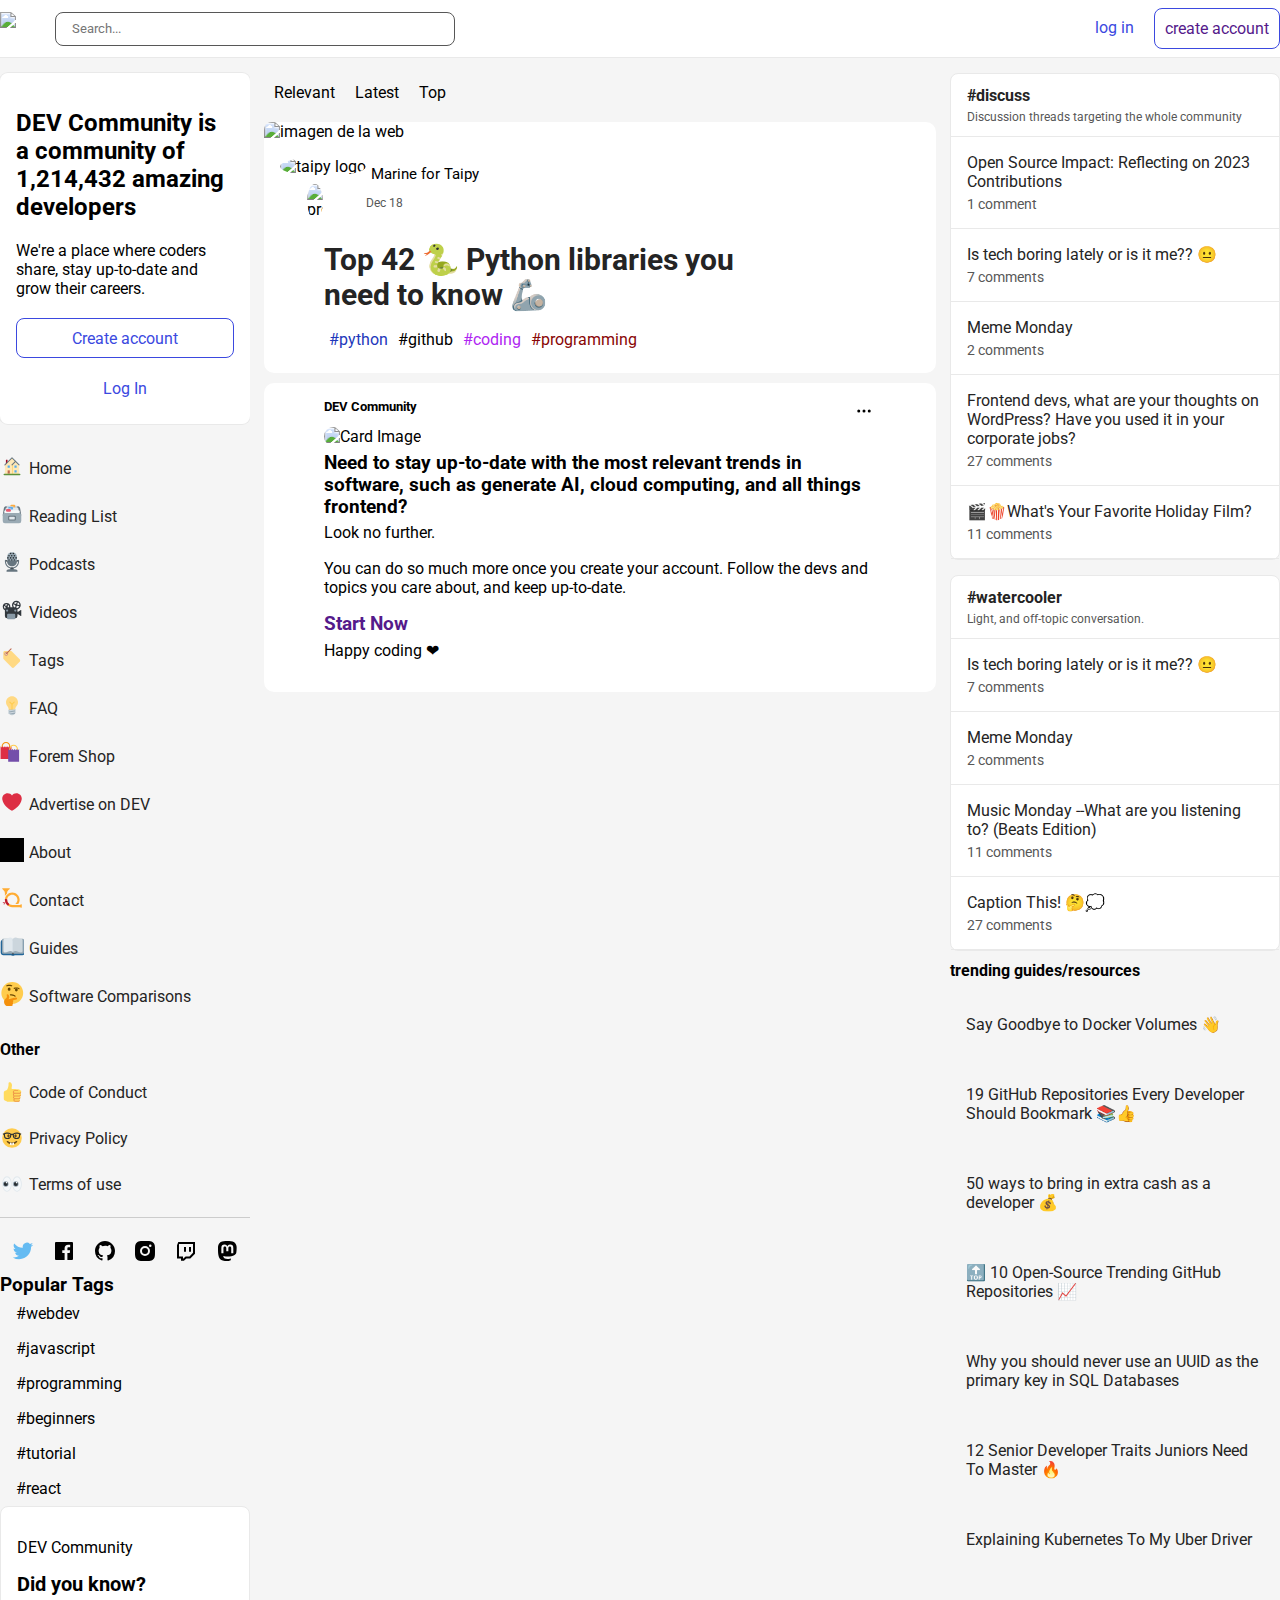
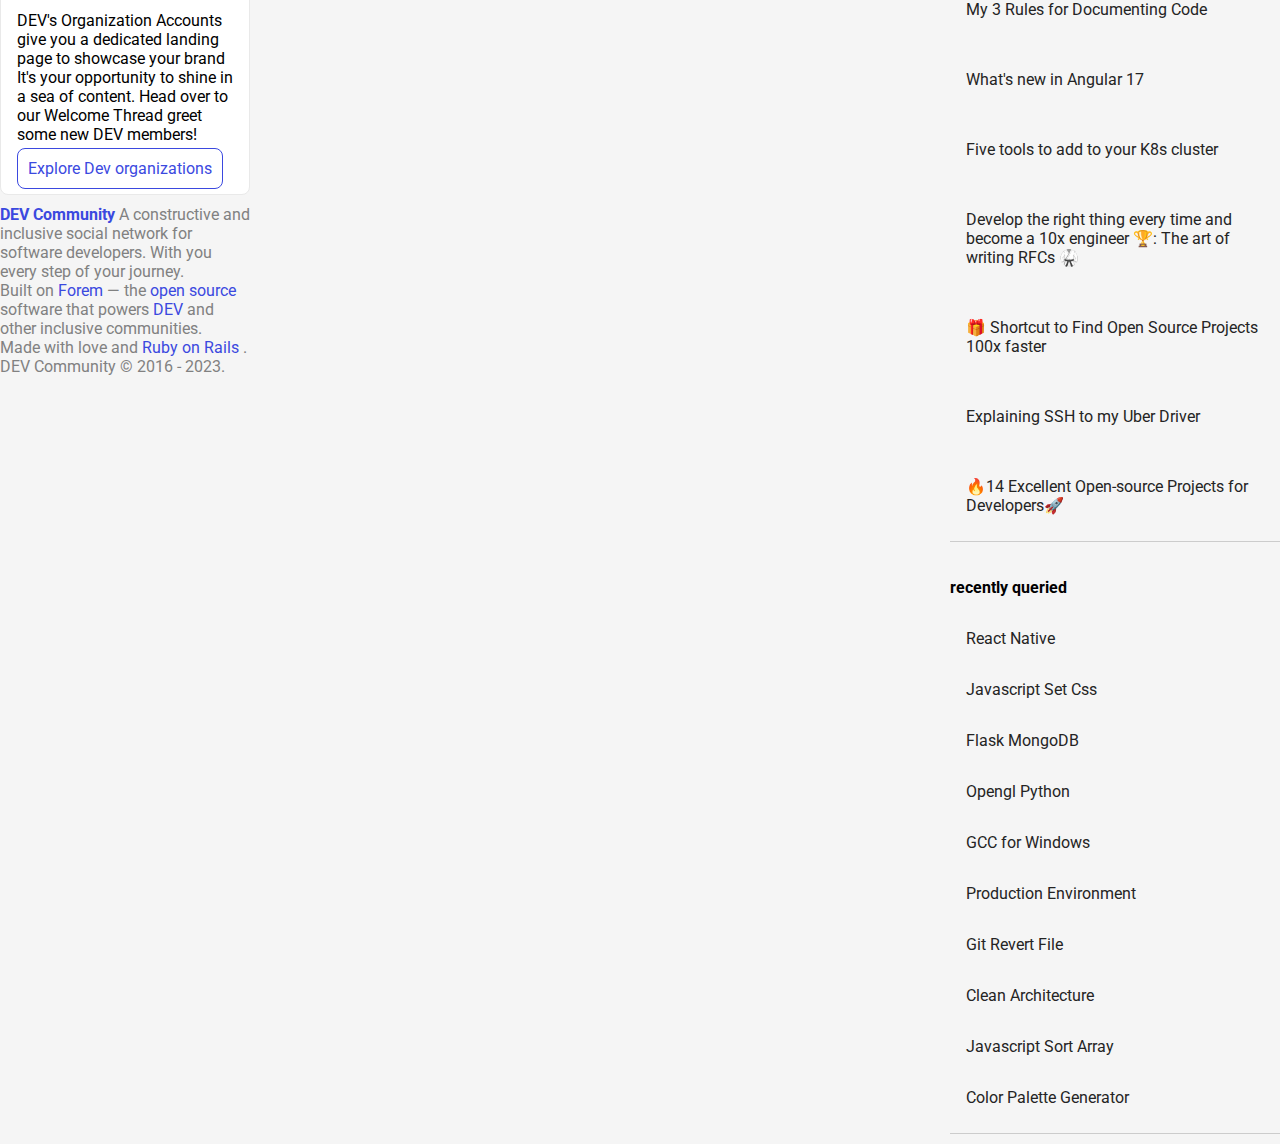
==== commit d4beb057: "feat: penultimos cambios" ====
--- a/index.html
+++ b/index.html
@@ -698,6 +698,18 @@
           </div>
           <!-- Center Section -->
           <div class="center-section container flex-container-column">
+
+            <div class="center-buttons">
+              <div class="center-button">
+                <p>Relevant</p>
+              </div>
+              <div class="center-button">
+                <p>Latest</p>
+              </div>
+              <div class="center-button">
+                <p>Top</p>
+              </div>
+            </div>
             <!-- Principal Card 9-->
             <div class="principal-card">
               <div class="head">
--- a/css/main.css
+++ b/css/main.css
@@ -370,6 +370,29 @@
   background-color: #EBECFC;
 }
 
+.center-buttons {
+  display: flex;
+  flex-direction: row;
+  width: 96%;
+  margin-top: 15px;
+}
+
+.center-button {
+  padding: 10px;
+  border-radius: 8px;
+}
+.center-button p {
+  font-size: 16px;
+}
+
+.center-button:hover {
+  background-color: white;
+  cursor: pointer;
+}
+.center-button:hover p {
+  color: #3B49DF;
+}
+
 .container-flex-row {
   display: flex;
   flex-direction: row;
@@ -396,16 +419,12 @@
   border: 1px solid #3B49DF;
   padding: 10px;
   border-radius: 8px;
-}
-.botton-link a {
   color: #3B49DF;
 }
 
 .botton-link:hover {
   background-color: #3B49DF;
   cursor: pointer;
-}
-.botton-link:hover a {
   text-decoration-line: underline;
   color: white;
 }
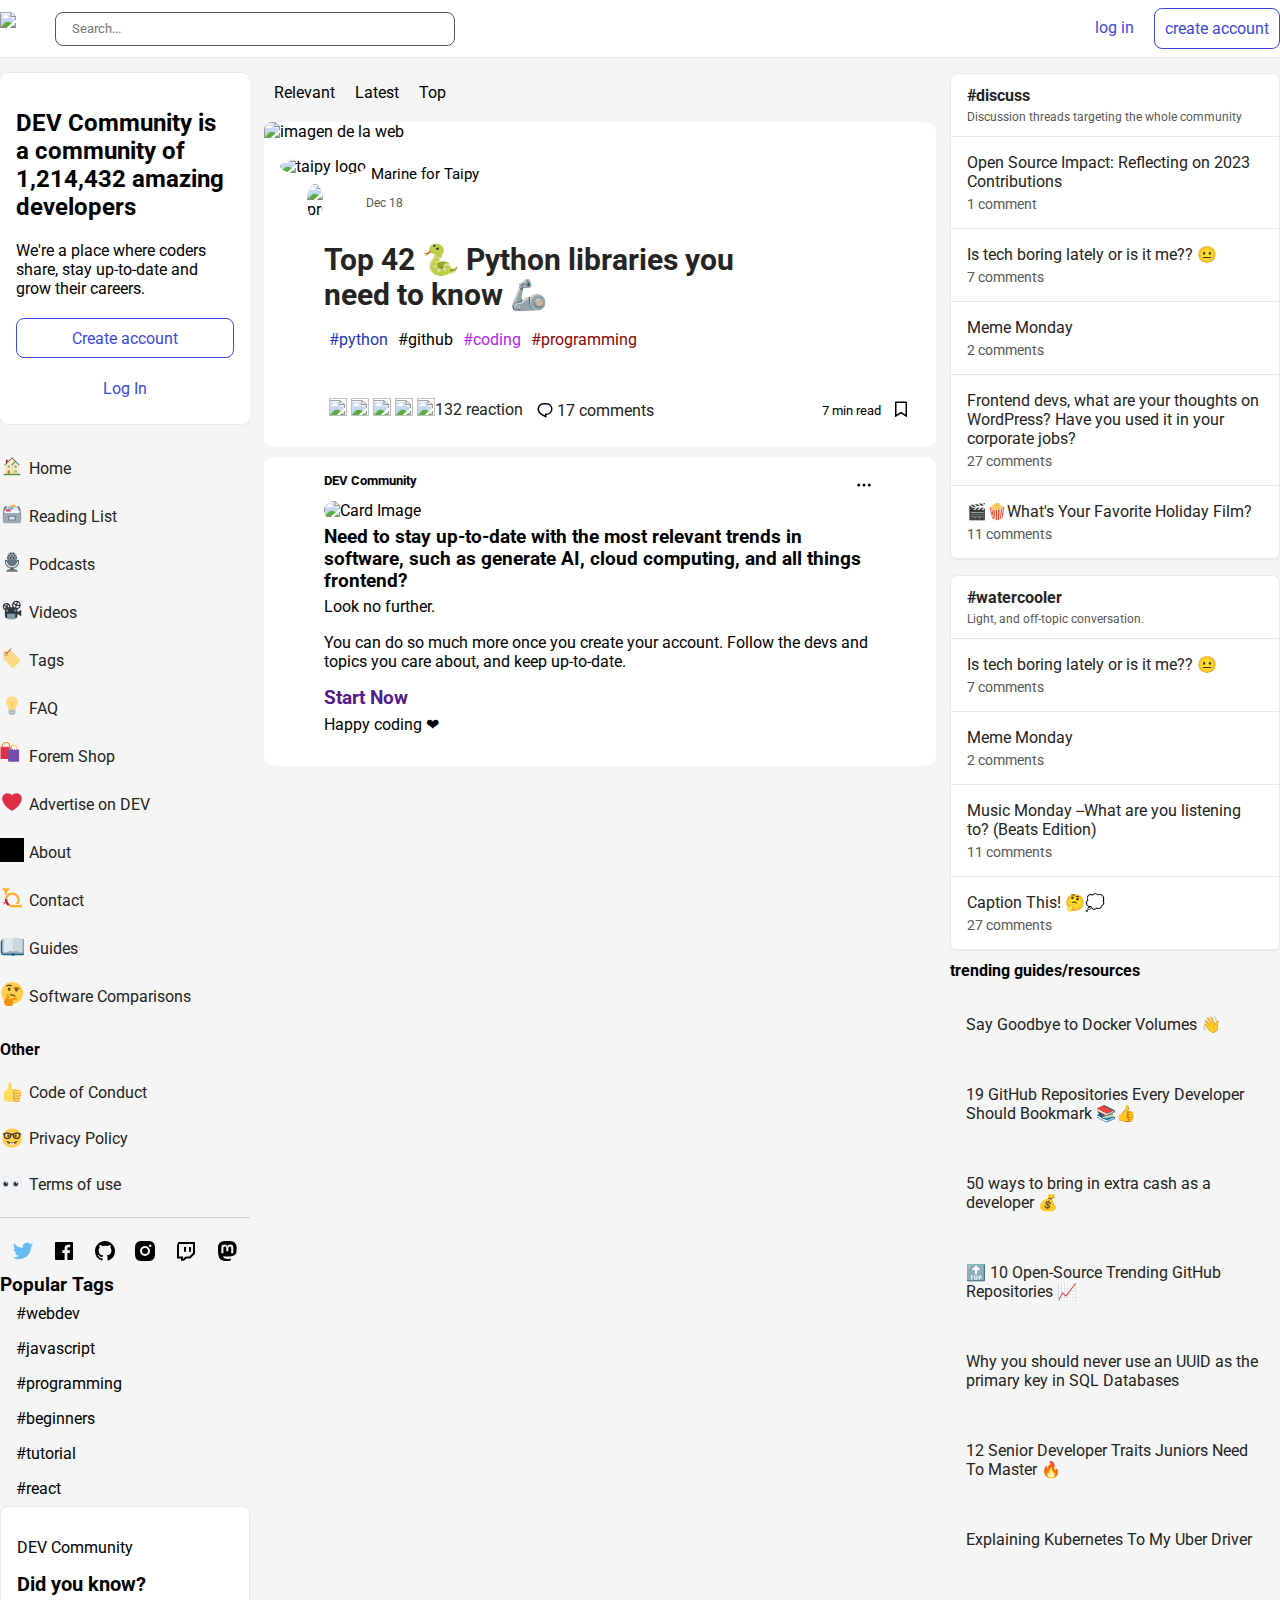
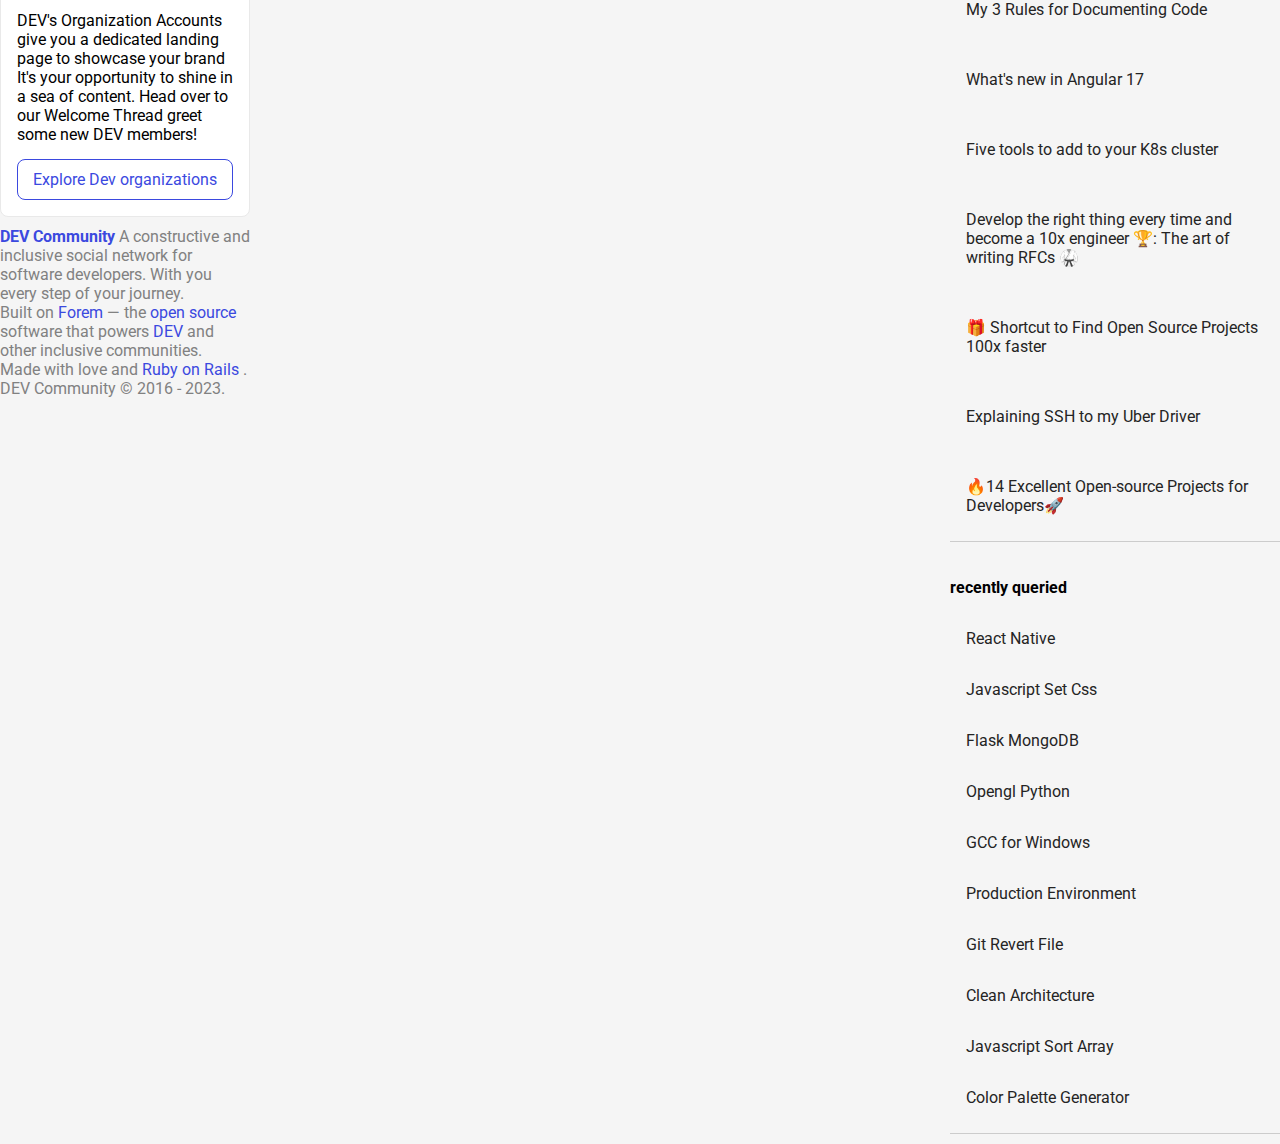
==== commit 5a1a37af: "feat: fix hover in two buttos" ====
--- a/index.html
+++ b/index.html
@@ -673,7 +673,9 @@
               <p>DEV Community</p>
               <h3>Did you know?</h3>
               <p>DEV's Organization Accounts give you a dedicated landing page to showcase your brand It's your opportunity to shine in a sea of content. Head over to our Welcome Thread greet some new DEV members!</p>
-              <a href="https://dev.to/welcome" class="botton-link">Explore Dev organizations</a>
+              <div class="botton-link">
+                <a href="https://dev.to/welcome" >Explore Dev organizations</a>
+              </div>
             </div>
   
   
@@ -754,6 +756,44 @@
                   <a class="tags--monochrome" style="color: #890606" href="/t/programming"><span
                       class="tags__color">#</span>programming
                   </a>
+                </div>
+              </div>
+              <div class="reactions">
+                <div class="emojis-reaction">
+                  <a href="#"> 
+                    <div class="emojis2">
+                      <span class="multiple_reactions_icons_container" dir="rtl">
+                        <span class="crayons_icon_container">
+                          <img src="https://dev.to/assets/fire-f60e7a582391810302117f987b22a8ef04a2fe0df7e3258a5f49332df1cec71e.svg" width="18" height="18">
+                        </span>
+                        <span class="crayons_icon_container">
+                          <img src="https://dev.to/assets/raised-hands-74b2099fd66a39f2d7eed9305ee0f4553df0eb7b4f11b01b6b1b499973048fe5.svg" width="18" height="18">
+                        </span>
+                        <span class="crayons_icon_container">
+                          <img src="https://dev.to/assets/exploding-head-daceb38d627e6ae9b730f36a1e390fca556a4289d5a41abb2c35068ad3e2c4b5.svg" width="18" height="18">
+                        </span>
+                        <span class="crayons_icon_container">
+                          <img src="https://dev.to/assets/multi-unicorn-b44d6f8c23cdd00964192bedc38af3e82463978aa611b4365bd33a0f1f4f3e97.svg" width="18" height="18">
+                        </span>
+                        <span class="crayons_icon_container">
+                          <img src="https://dev.to/assets/sparkle-heart-5f9bee3767e18deb1bb725290cb151c25234768a0e9a2bd39370c382d02920cf.svg" width="18" height="18">
+                        </span>
+                    </span>
+                      <span>132 reaction </span>
+                    </div>
+                  </a>
+                  <a href="#">
+                    <div class="emojis2">
+                      <svg xmlns="http://www.w3.org/2000/svg" width="24" height="24" role="img" aria-labelledby="anvbv53iuk1dxb8rk4u2n14p1edhxh1v" class="crayons-icon"><title id="anvbv53iuk1dxb8rk4u2n14p1edhxh1v">Comments</title><path d="M10.5 5h3a6 6 0 110 12v2.625c-3.75-1.5-9-3.75-9-8.625a6 6 0 016-6zM12 15.5h1.5a4.501 4.501 0 001.722-8.657A4.5 4.5 0 0013.5 6.5h-3A4.5 4.5 0 006 11c0 2.707 1.846 4.475 6 6.36V15.5z"></path></svg>
+                    <span>17 comments</span>
+                    </div>
+                  </a>
+                </div>
+                <div class="save">
+                  <p>7 min read</p>
+                  <button class="button-save" type="button">
+                    <svg xmlns="http://www.w3.org/2000/svg" width="24" height="24" aria-hidden="true"><path d="M6.75 4.5h10.5a.75.75 0 01.75.75v14.357a.375.375 0 01-.575.318L12 16.523l-5.426 3.401A.375.375 0 016 19.607V5.25a.75.75 0 01.75-.75zM16.5 6h-9v11.574l4.5-2.82 4.5 2.82V6z"></path></svg>
+                  </button>
                 </div>
               </div>
             </div>
--- a/css/main.css
+++ b/css/main.css
@@ -393,6 +393,55 @@
   color: #3B49DF;
 }
 
+.reactions {
+  display: flex;
+  justify-content: space-between;
+  margin-left: 40px;
+  padding: 20px;
+}
+
+.emojis-reaction {
+  display: flex;
+}
+.emojis-reaction a {
+  padding: 5px;
+  border-radius: 8px;
+}
+.emojis-reaction a span {
+  color: #242424;
+}
+.emojis-reaction a:hover {
+  background-color: #F5F5F5;
+}
+
+.emojis2 {
+  display: flex;
+  align-items: center;
+}
+
+.save {
+  display: flex;
+  flex-direction: row;
+  align-items: center;
+}
+
+.button-save {
+  border: none;
+  outline: none;
+  padding: 3px;
+  background: none;
+  border-radius: 5px;
+  margin-left: 5px;
+}
+
+.button-save:hover {
+  background-color: #EBECFC;
+}
+
+.save p {
+  font-size: 13px;
+}
+
 .container-flex-row {
   display: flex;
   flex-direction: row;
@@ -416,15 +465,21 @@
 }
 
 .botton-link {
+  display: flex;
+  justify-content: center;
   border: 1px solid #3B49DF;
   padding: 10px;
   border-radius: 8px;
+}
+.botton-link a {
   color: #3B49DF;
 }
 
 .botton-link:hover {
   background-color: #3B49DF;
   cursor: pointer;
+}
+.botton-link:hover a {
   text-decoration-line: underline;
   color: white;
 }
@@ -474,7 +529,7 @@
 .tagCont:hover {
   background-color: rgba(59, 73, 223, 0.1);
   text-decoration: underline;
-  color: rgb(59, 73, 223);
+  background-color: #EBECFC;
 }
 .tagCont:hover a {
   text-decoration: none;
@@ -509,7 +564,7 @@
 }
 
 .itemIcono:hover {
-  background-color: rgba(54, 67, 211, 0.4666666667);
+  background-color: #EBECFC;
 }
 
 .other {
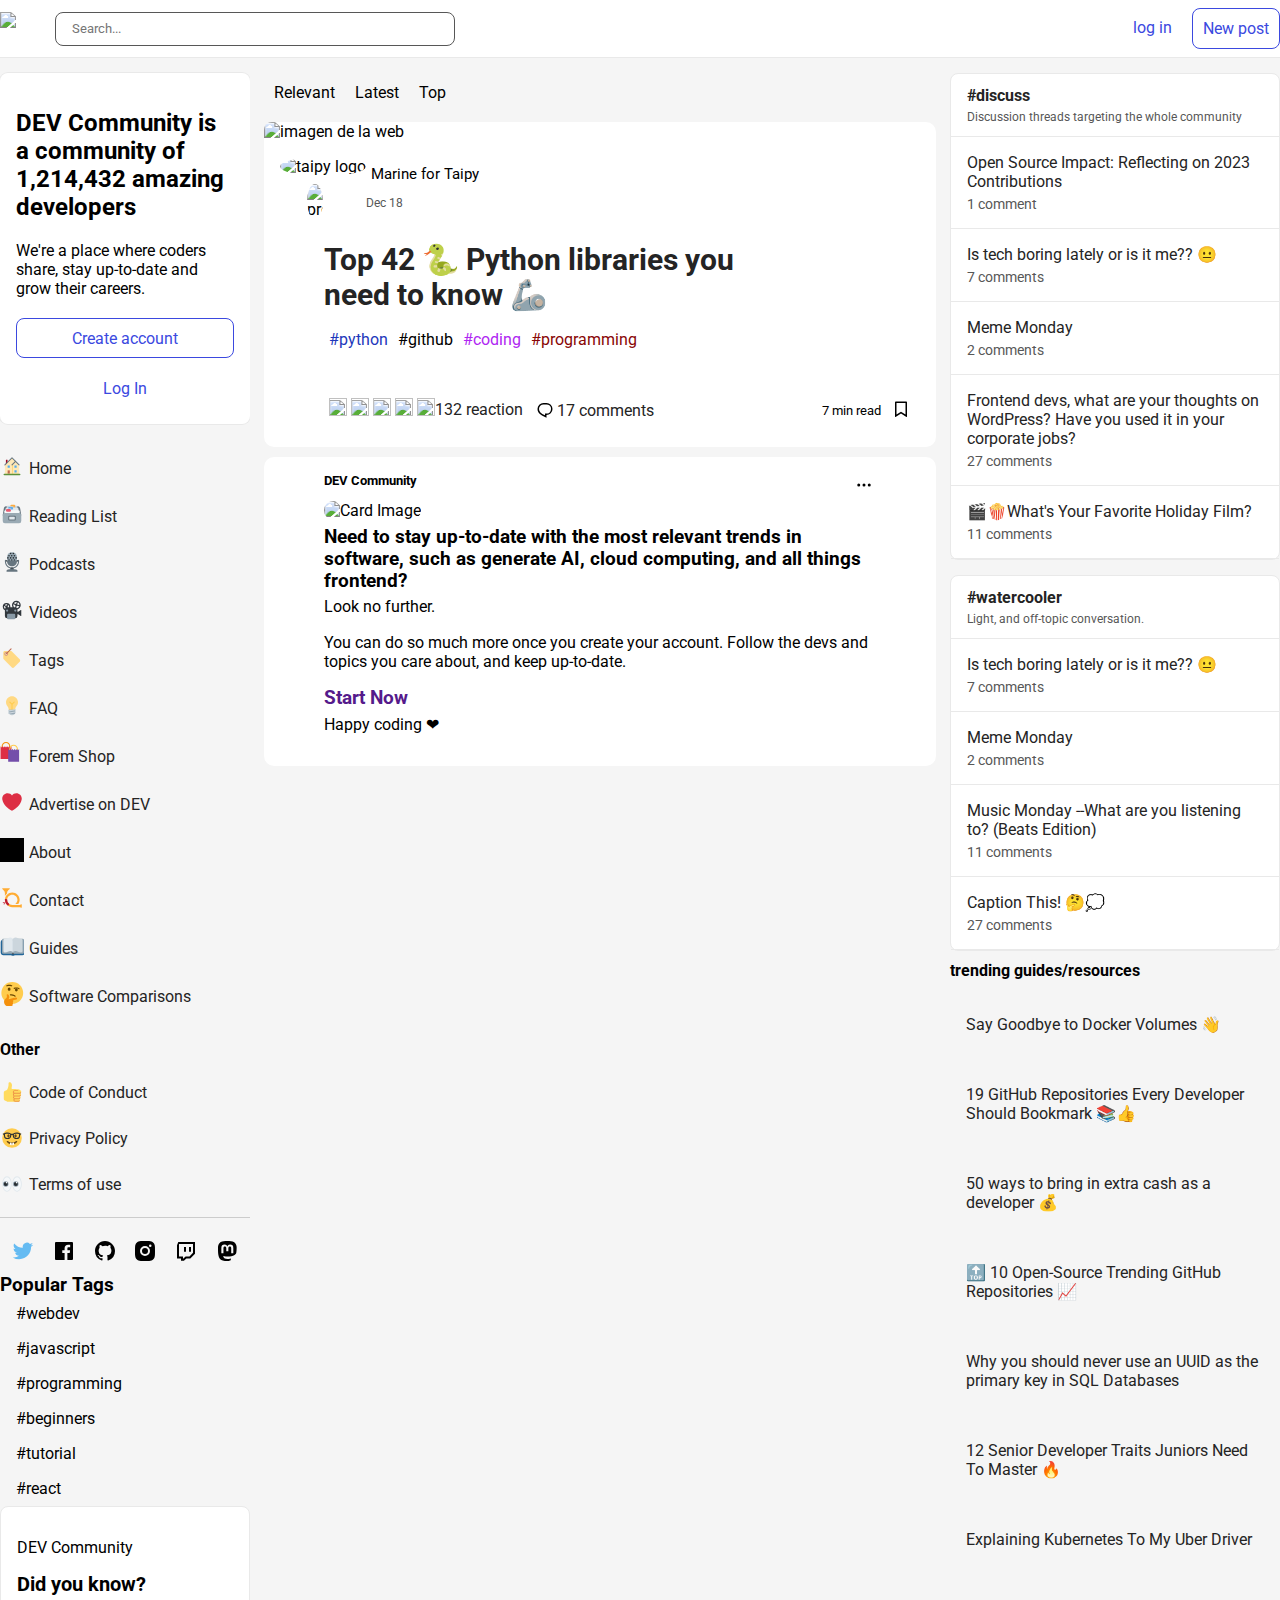
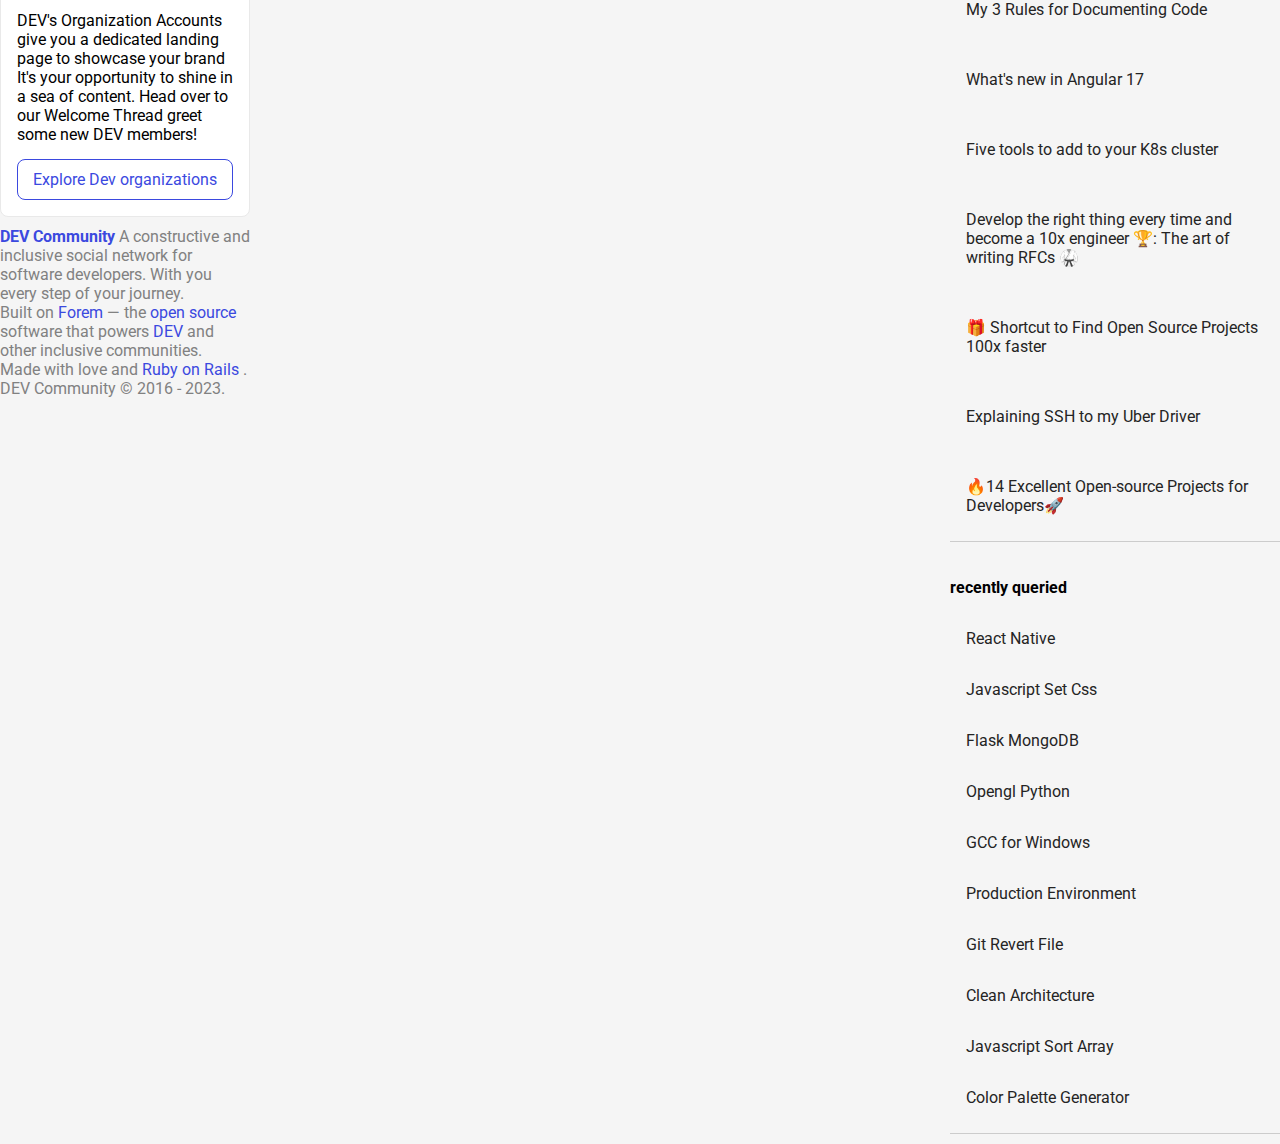
==== commit 28a27d90: "feat: add modalcard" ====
--- a/index.html
+++ b/index.html
@@ -17,7 +17,6 @@
       <div class="containerNav">
         <nav class="container-flex-row navbar">
           <div class="container-flex-row">
-    
             <img class="imagen" src="./img/resized_logo_UQww2soKuUsjaOGNB38o.png">
             <div><input class="input-text" type="text" placeholder="Search..."></div>
           </div>
@@ -26,12 +25,51 @@
               <a href="">log in</a>
             </div>
             <div class="botton-link">
-              <a href="">create account</a>
+              <a href="">New post</a>
             </div>
           </div>
-    
-    
         </nav>
+      </div>
+      <div class="modal">
+        <p>Create new post</p>
+        <form action="/" class="form">
+          <label for="input-title" class="label">Title</label>
+          <input
+            type="text"
+            id="input-title"
+            class="input"
+          />
+          <label for="input-author" class="label">Author</label>
+          <input
+            type="text"
+            id="input-author"
+            class="input"
+          />
+          <label for="input-#" class="label">Hashtag</label>
+          <input
+            type="text"
+            id="input-#"
+            class="input"
+          />
+          <label for="input-text" class="label">Text</label>
+          <input
+            type="text"
+            id="input-text"
+            class="input"
+          />
+          <input
+            type="submit"
+            id="create"
+            value="Create"
+            class="input-button"
+          />
+          <input
+            type="submit"
+            id="cancel"
+            value="Cancel"
+            class="input-button"
+          />
+        </form>
       </div>
       <!-- Section Main -->
       <section class="main">
@@ -699,7 +737,7 @@
   
           </div>
           <!-- Center Section -->
-          <div class="center-section container flex-container-column">
+          <div class="center-section container flex-container-column" id="center-section">
 
             <div class="center-buttons">
               <div class="center-button">
@@ -998,6 +1036,7 @@
         </div>
       </section>
     </div>
+    <script type="module" src="./js/index.js"></script>
   </body>
 
 </html>--- a/css/main.css
+++ b/css/main.css
@@ -83,6 +83,9 @@
 @media (max-width: 1000px) {
   .right-aside {
     display: none;
+  }
+  .modal {
+    display: flex;
   }
 }
 .account-card {
@@ -603,4 +606,67 @@
 .otherItem:hover a {
   text-decoration: underline;
   color: #3B49DF;
+}
+
+.modal {
+  display: none;
+  background-color: #FFFFFF;
+  border-radius: 8px;
+  font-family: "Quicksand", sans-serif;
+  font-weight: bold;
+  font-size: large;
+  padding: 10px 20px;
+  width: 350px;
+}
+.modal p {
+  text-align: center;
+  margin-bottom: 10px;
+}
+
+.label {
+  font-weight: bold;
+  font-size: medium;
+  margin-bottom: 4px;
+}
+
+.input {
+  font-family: "Quicksand", sans-serif;
+  background-color: #EBECFC;
+  border: none;
+  border-radius: 8px;
+  height: 32px;
+  padding: 4px;
+  margin-bottom: 12px;
+}
+
+.form {
+  display: flex;
+  flex-direction: column;
+}
+.form #create {
+  border: solid 1px #3B49DF;
+}
+.form #cancel {
+  border: none;
+}
+
+.input-button {
+  font-family: "Quicksand", sans-serif;
+  border-radius: 8px;
+  background-color: #FFFFFF;
+  color: #3B49DF;
+  cursor: pointer;
+  font-size: medium;
+  height: 38px;
+  width: 100%;
+  margin: 10px 0;
+}
+
+#create:hover {
+  background-color: #3B49DF;
+  color: #FFFFFF;
+}
+
+#cancel:hover {
+  background-color: #EBECFC;
 }/*# sourceMappingURL=main.css.map */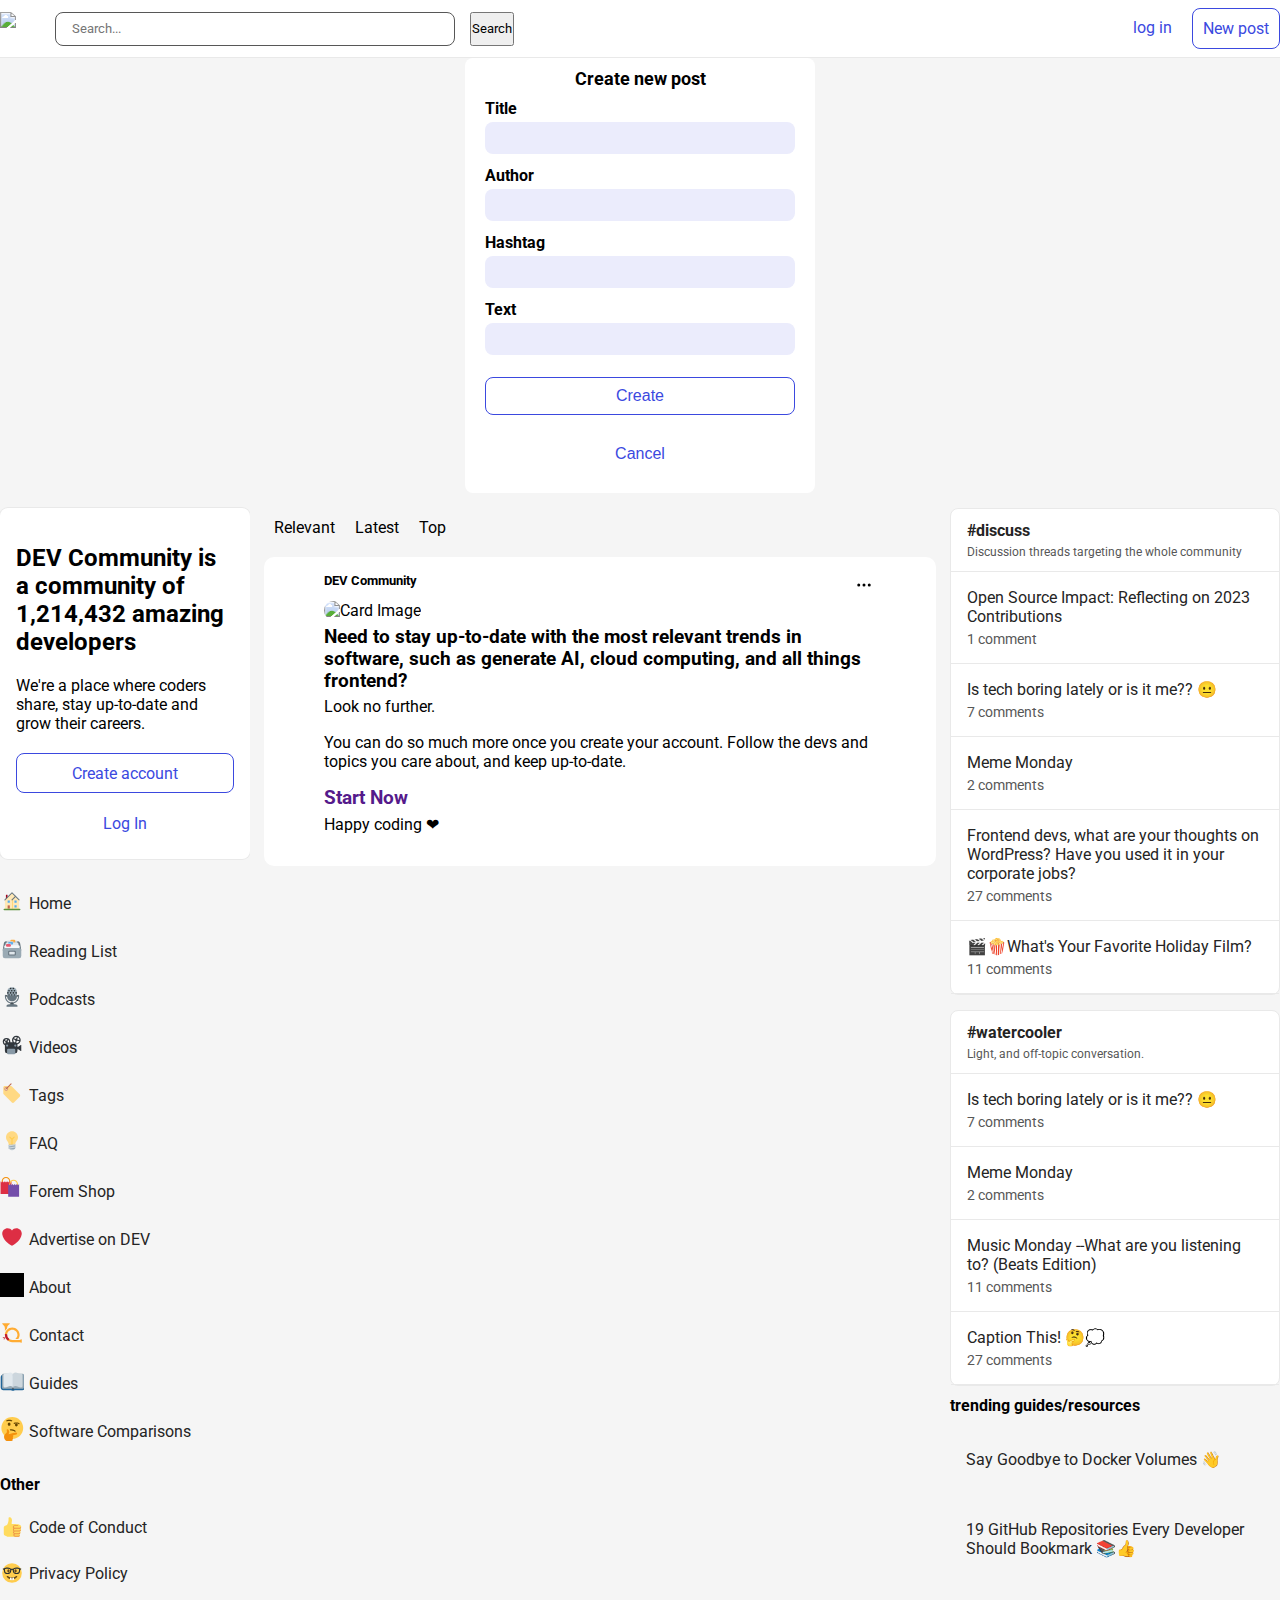
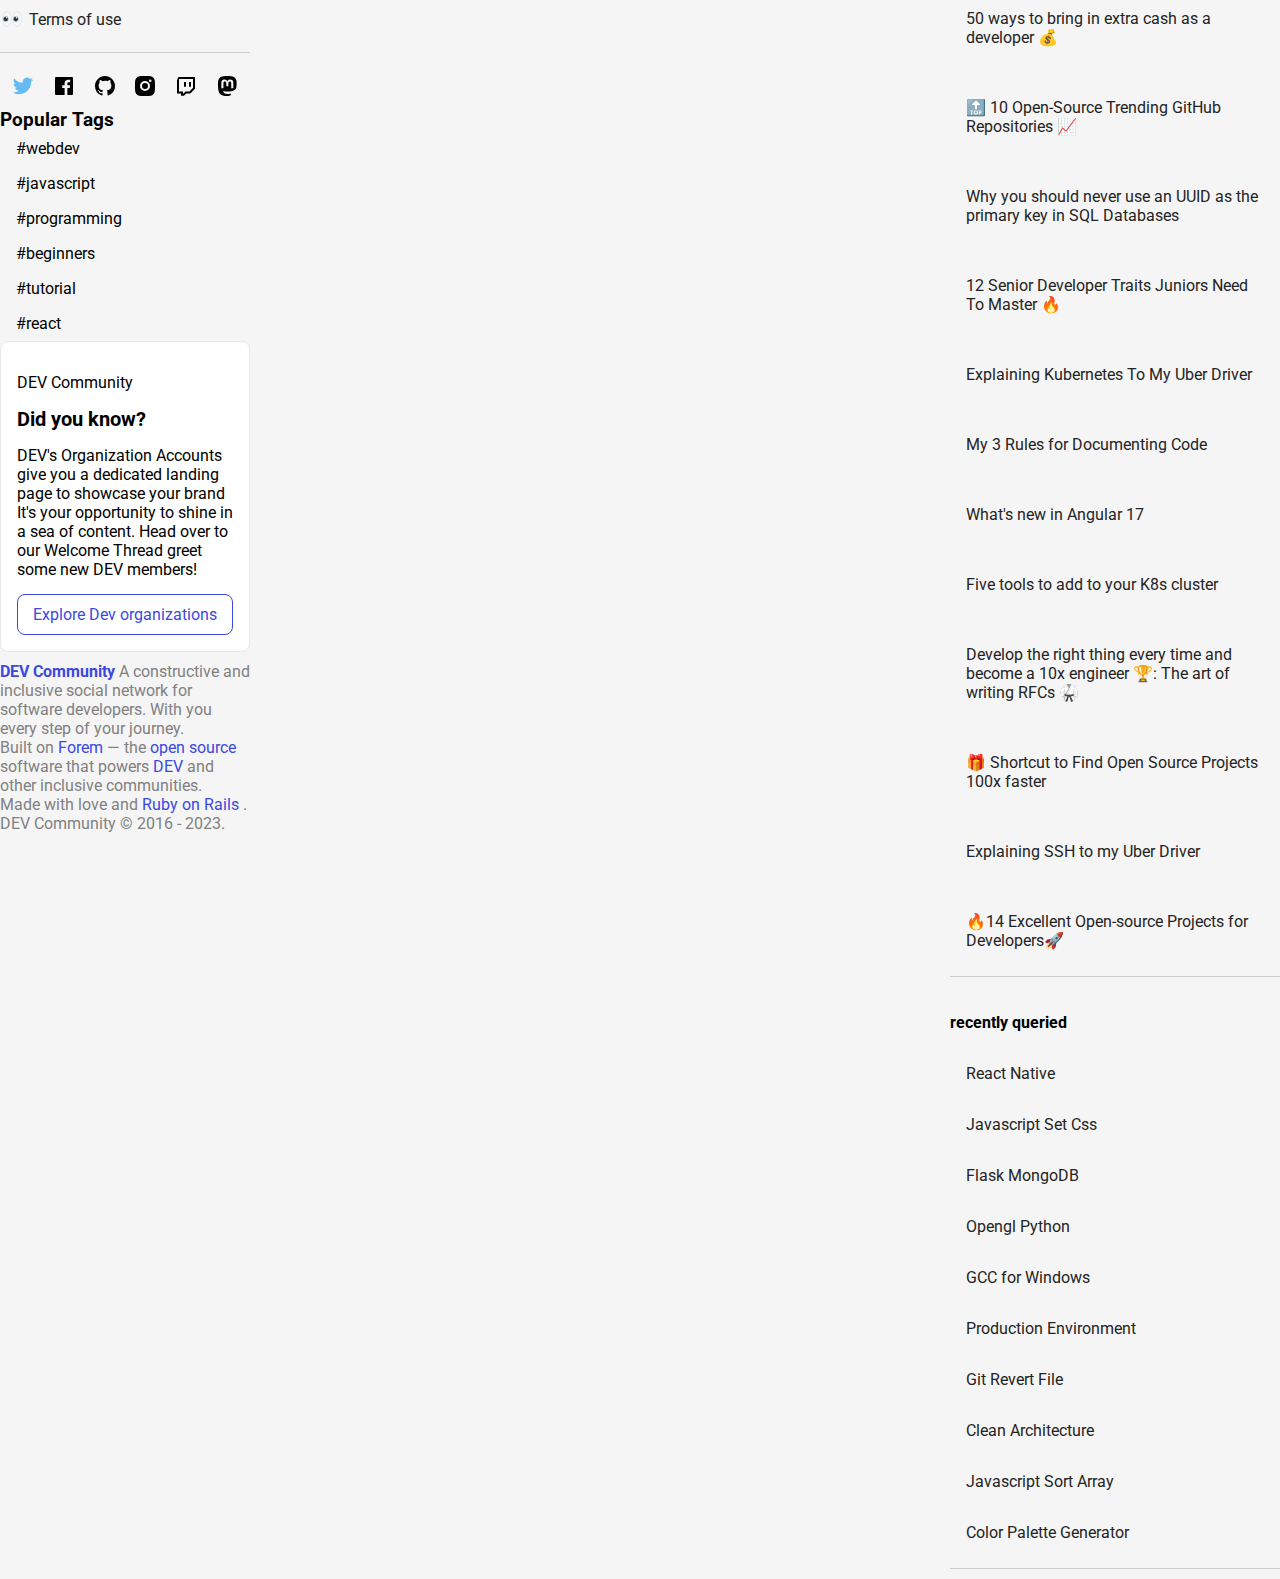
==== commit 5fd2ae4f: "feat: Boton create de modal, boton de busqueda" ====
--- a/index.html
+++ b/index.html
@@ -18,19 +18,20 @@
         <nav class="container-flex-row navbar">
           <div class="container-flex-row">
             <img class="imagen" src="./img/resized_logo_UQww2soKuUsjaOGNB38o.png">
-            <div><input class="input-text" type="text" placeholder="Search..."></div>
+            <div><input class="input-text" type="text" placeholder="Search..." id="inputSearch" value=""></div>
+            <button id = "search">Search</button>
           </div>
           <div class="container-flex-row">
             <div class="login">
               <a href="">log in</a>
             </div>
             <div class="botton-link">
-              <a href="">New post</a>
+              <a href="" id="new-post">New post</a>
             </div>
           </div>
         </nav>
       </div>
-      <div class="modal">
+      <div class="modal show-modal" id="posts-modal">
         <p>Create new post</p>
         <form action="/" class="form">
           <label for="input-title" class="label">Title</label>
@@ -38,33 +39,37 @@
             type="text"
             id="input-title"
             class="input"
+            value=""
           />
           <label for="input-author" class="label">Author</label>
           <input
             type="text"
             id="input-author"
             class="input"
+            value=""
           />
           <label for="input-#" class="label">Hashtag</label>
           <input
             type="text"
             id="input-#"
             class="input"
+            value=""
           />
           <label for="input-text" class="label">Text</label>
           <input
             type="text"
             id="input-text"
             class="input"
+            value=""
           />
           <input
-            type="submit"
+            type="button"
             id="create"
             value="Create"
             class="input-button"
           />
           <input
-            type="submit"
+            type="button"
             id="cancel"
             value="Cancel"
             class="input-button"
@@ -737,8 +742,7 @@
   
           </div>
           <!-- Center Section -->
-          <div class="center-section container flex-container-column" id="center-section">
-
+          <div class="center-section container flex-container-column" id="centerSection">
             <div class="center-buttons">
               <div class="center-button">
                 <p>Relevant</p>
@@ -750,129 +754,49 @@
                 <p>Top</p>
               </div>
             </div>
-            <!-- Principal Card 9-->
-            <div class="principal-card">
-              <div class="head">
-                <img
-                  src="https://res.cloudinary.com/practicaldev/image/fetch/s--vwy4Bevt--/c_imagga_scale,f_auto,fl_progressive,h_420,q_66,w_1000/https://dev-to-uploads.s3.amazonaws.com/uploads/articles/vcmazu3qgcqavisfr6f8.gif"
-                  alt="imagen de la web" />
-              </div>
-              <!-- Header Image -->
-              <!--card double-->
-              <div class="content-card">
-                <div class="logo_image">
-                  <div class="taipy-logo">
-                    <img alt="taipy logo"
-                    src="https://res.cloudinary.com/practicaldev/image/fetch/s--q8gYXd8Q--/c_fill,f_auto,fl_progressive,h_90,q_auto,w_90/https://dev-to-uploads.s3.amazonaws.com/uploads/organization/profile_image/7841/eb7a94b7-7bd9-4097-b7e9-132785adc6db.png" />
+            <div class="center-section container flex-container-column" id="center-section">
+
+              <!-- Principal Card 9-->
+              
+
+              <!-- Card Footer -->
+
+              <!-- Secondary Card 11-->
+              <div class="secondary-card">
+                <div class="secondary-card-header">
+                  <div>
+                    <h5>DEV Community</h5>
                   </div>
-                  <div class="profile">
-                    <img
-                    src="https://res.cloudinary.com/practicaldev/image/fetch/s--ZMDQfkJE--/c_fill,f_auto,fl_progressive,h_90,q_auto,w_90/https://dev-to-uploads.s3.amazonaws.com/uploads/user/profile_image/1177677/4947a9f8-ba30-4008-9f77-4b08c5b1c901.jpg"
-                    alt=" profile" />
+                  <div>
+                    <svg xmlns="http://www.w3.org/2000/svg" width="24" height="24" viewBox="0 0 24 24" role="img"
+                      aria-labelledby="abjml9jkfx8lt0nfpddvgcjo2607sxfz" class="crayons-icon pointer-events-none">
+                      <title id="abjml9jkfx8lt0nfpddvgcjo2607sxfz">
+                        Dropdown menu
+                      </title>
+                      <path fill-rule="evenodd" clip-rule="evenodd"
+                        d="M8.25 12a1.5 1.5 0 11-3 0 1.5 1.5 0 013 0zm5.25 0a1.5 1.5 0 11-3 0 1.5 1.5 0 013 0zm3.75 1.5a1.5 1.5 0 100-3 1.5 1.5 0 000 3z">
+                      </path>
+                    </svg>
                   </div>
                 </div>
-  
-                <div class="name-date">
-                  <h4>Marine for Taipy</h4>
-                  <p>Dec 18</p>
+                <div class="card-picture">
+                  <img src="./img/Card_1.png" alt="Card Image" />
                 </div>
-              </div>
-              <div class="content-card2">
-                <a href="//dev.to/taipy/top-42-python-libraries-you-need-to-know-1omo">
-                  <h3>Top 42 🐍 Python libraries you need to know 🦾</h3>
-                </a>
-                <div class="hashtags">
-                  <a class="tags--monochrome" style="color: #1e38bb" href="/t/python"><span
-                      class="tags__color">#</span>python
-                  </a>
-                  <a class="tags--monochrome" style="color: #000000" href="/t/github"><span
-                      class="tags__color">#</span>github
-                  </a>
-                  <a class="tags--monochrome" style="color: #af27f2" href="/t/coding"><span
-                      class="tags__color">#</span>coding
-                  </a>
-                  <a class="tags--monochrome" style="color: #890606" href="/t/programming"><span
-                      class="tags__color">#</span>programming
-                  </a>
+                <div class="secondary-card-content">
+                  <h3>
+                    Need to stay up-to-date with the most relevant trends in
+                    software, such as generate AI, cloud computing, and all things
+                    frontend?
+                  </h3>
+                  <p>Look no further.</p>
+                  <p>
+                    You can do so much more once you
+                    <span>create your account</span>. Follow the devs and topics you
+                    care about, and keep up-to-date.
+                  </p>
+                  <h3><a href="">Start Now</a></h3>
+                  <p>Happy coding ❤</p>
                 </div>
-              </div>
-              <div class="reactions">
-                <div class="emojis-reaction">
-                  <a href="#"> 
-                    <div class="emojis2">
-                      <span class="multiple_reactions_icons_container" dir="rtl">
-                        <span class="crayons_icon_container">
-                          <img src="https://dev.to/assets/fire-f60e7a582391810302117f987b22a8ef04a2fe0df7e3258a5f49332df1cec71e.svg" width="18" height="18">
-                        </span>
-                        <span class="crayons_icon_container">
-                          <img src="https://dev.to/assets/raised-hands-74b2099fd66a39f2d7eed9305ee0f4553df0eb7b4f11b01b6b1b499973048fe5.svg" width="18" height="18">
-                        </span>
-                        <span class="crayons_icon_container">
-                          <img src="https://dev.to/assets/exploding-head-daceb38d627e6ae9b730f36a1e390fca556a4289d5a41abb2c35068ad3e2c4b5.svg" width="18" height="18">
-                        </span>
-                        <span class="crayons_icon_container">
-                          <img src="https://dev.to/assets/multi-unicorn-b44d6f8c23cdd00964192bedc38af3e82463978aa611b4365bd33a0f1f4f3e97.svg" width="18" height="18">
-                        </span>
-                        <span class="crayons_icon_container">
-                          <img src="https://dev.to/assets/sparkle-heart-5f9bee3767e18deb1bb725290cb151c25234768a0e9a2bd39370c382d02920cf.svg" width="18" height="18">
-                        </span>
-                    </span>
-                      <span>132 reaction </span>
-                    </div>
-                  </a>
-                  <a href="#">
-                    <div class="emojis2">
-                      <svg xmlns="http://www.w3.org/2000/svg" width="24" height="24" role="img" aria-labelledby="anvbv53iuk1dxb8rk4u2n14p1edhxh1v" class="crayons-icon"><title id="anvbv53iuk1dxb8rk4u2n14p1edhxh1v">Comments</title><path d="M10.5 5h3a6 6 0 110 12v2.625c-3.75-1.5-9-3.75-9-8.625a6 6 0 016-6zM12 15.5h1.5a4.501 4.501 0 001.722-8.657A4.5 4.5 0 0013.5 6.5h-3A4.5 4.5 0 006 11c0 2.707 1.846 4.475 6 6.36V15.5z"></path></svg>
-                    <span>17 comments</span>
-                    </div>
-                  </a>
-                </div>
-                <div class="save">
-                  <p>7 min read</p>
-                  <button class="button-save" type="button">
-                    <svg xmlns="http://www.w3.org/2000/svg" width="24" height="24" aria-hidden="true"><path d="M6.75 4.5h10.5a.75.75 0 01.75.75v14.357a.375.375 0 01-.575.318L12 16.523l-5.426 3.401A.375.375 0 016 19.607V5.25a.75.75 0 01.75-.75zM16.5 6h-9v11.574l4.5-2.82 4.5 2.82V6z"></path></svg>
-                  </button>
-                </div>
-              </div>
-            </div>
-  
-            <!-- Card Footer -->
-  
-            <!-- Secondary Card 11-->
-            <div class="secondary-card">
-              <div class="secondary-card-header">
-                <div>
-                  <h5>DEV Community</h5>
-                </div>
-                <div>
-                  <svg xmlns="http://www.w3.org/2000/svg" width="24" height="24" viewBox="0 0 24 24" role="img"
-                    aria-labelledby="abjml9jkfx8lt0nfpddvgcjo2607sxfz" class="crayons-icon pointer-events-none">
-                    <title id="abjml9jkfx8lt0nfpddvgcjo2607sxfz">
-                      Dropdown menu
-                    </title>
-                    <path fill-rule="evenodd" clip-rule="evenodd"
-                      d="M8.25 12a1.5 1.5 0 11-3 0 1.5 1.5 0 013 0zm5.25 0a1.5 1.5 0 11-3 0 1.5 1.5 0 013 0zm3.75 1.5a1.5 1.5 0 100-3 1.5 1.5 0 000 3z">
-                    </path>
-                  </svg>
-                </div>
-              </div>
-              <div class="card-picture">
-                <img src="./img/Card_1.png" alt="Card Image" />
-              </div>
-              <div class="secondary-card-content">
-                <h3>
-                  Need to stay up-to-date with the most relevant trends in
-                  software, such as generate AI, cloud computing, and all things
-                  frontend?
-                </h3>
-                <p>Look no further.</p>
-                <p>
-                  You can do so much more once you
-                  <span>create your account</span>. Follow the devs and topics you
-                  care about, and keep up-to-date.
-                </p>
-                <h3><a href="">Start Now</a></h3>
-                <p>Happy coding ❤</p>
               </div>
             </div>
           </div>
--- a/css/main.css
+++ b/css/main.css
@@ -609,7 +609,6 @@
 }
 
 .modal {
-  display: none;
   background-color: #FFFFFF;
   border-radius: 8px;
   font-family: "Quicksand", sans-serif;
@@ -669,4 +668,12 @@
 
 #cancel:hover {
   background-color: #EBECFC;
+}
+
+.show-modal {
+  display: block;
+}
+
+.no-show-modal {
+  display: none;
 }/*# sourceMappingURL=main.css.map */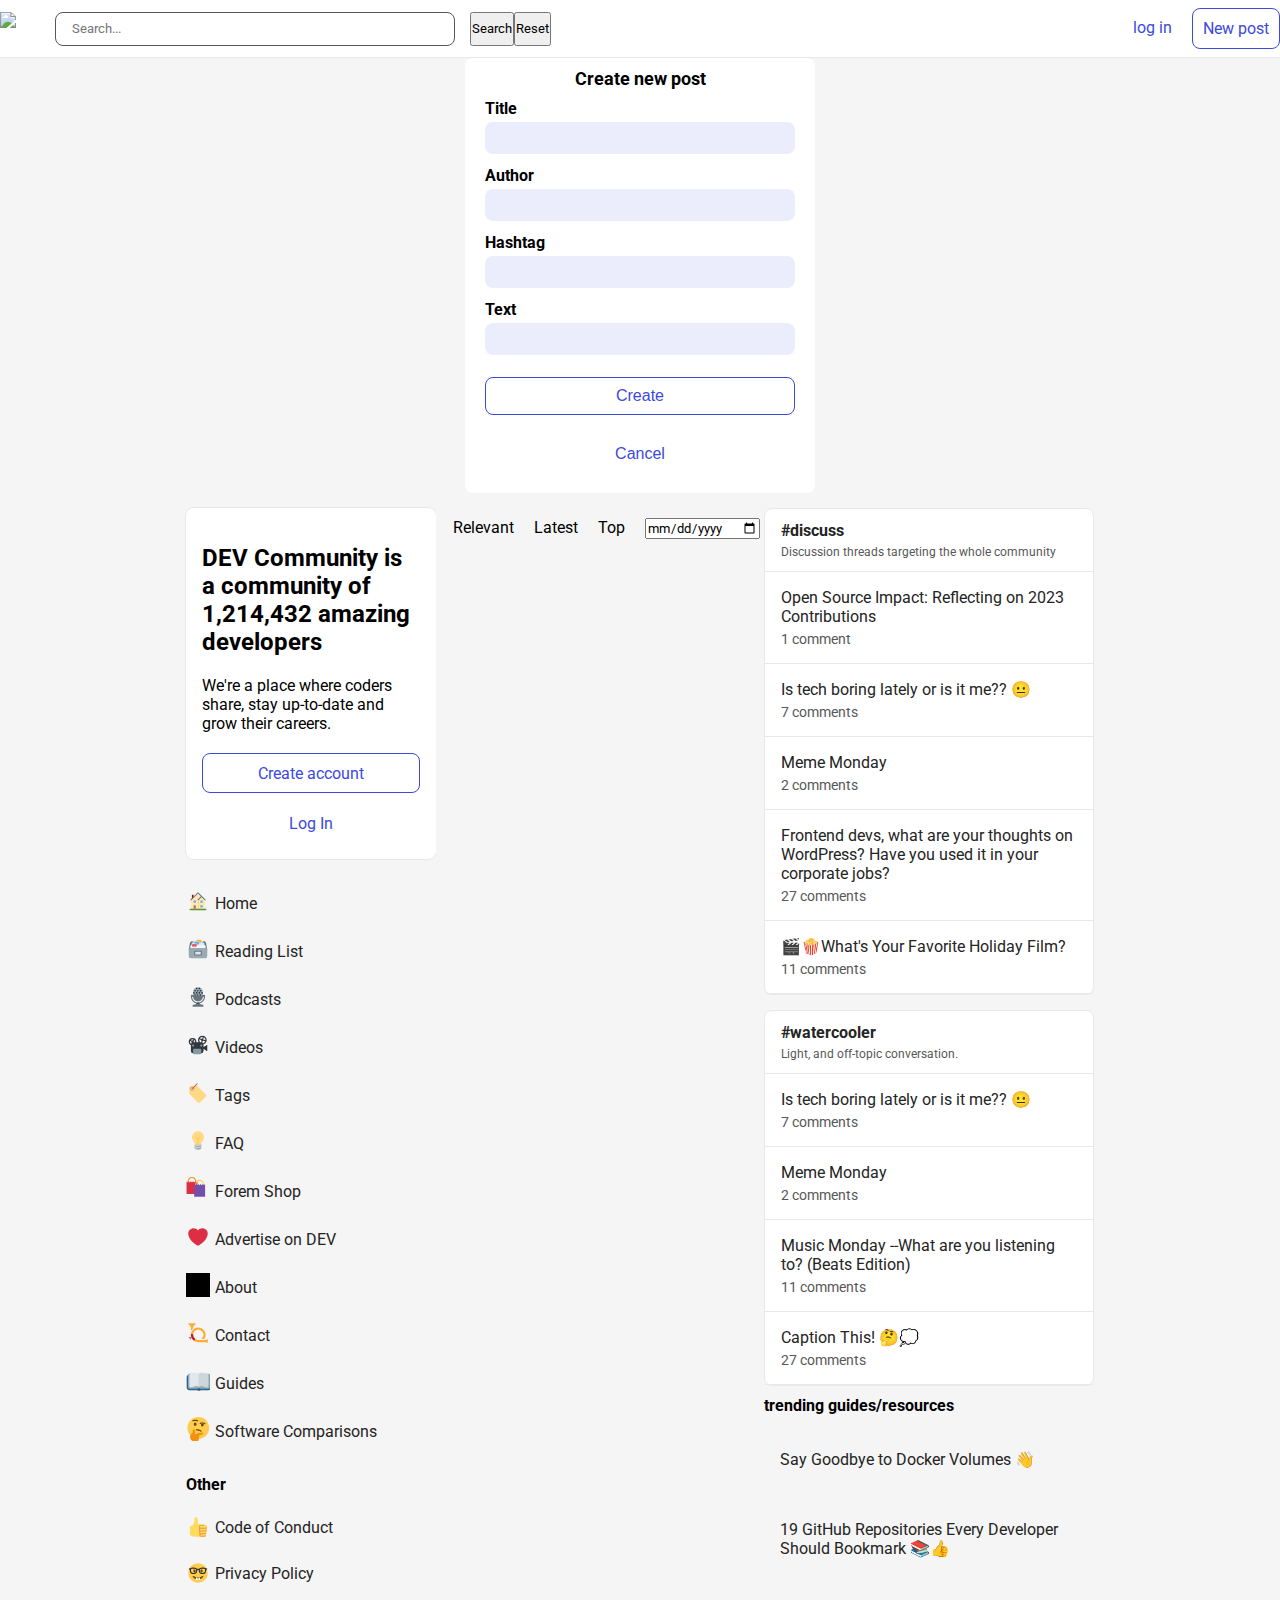
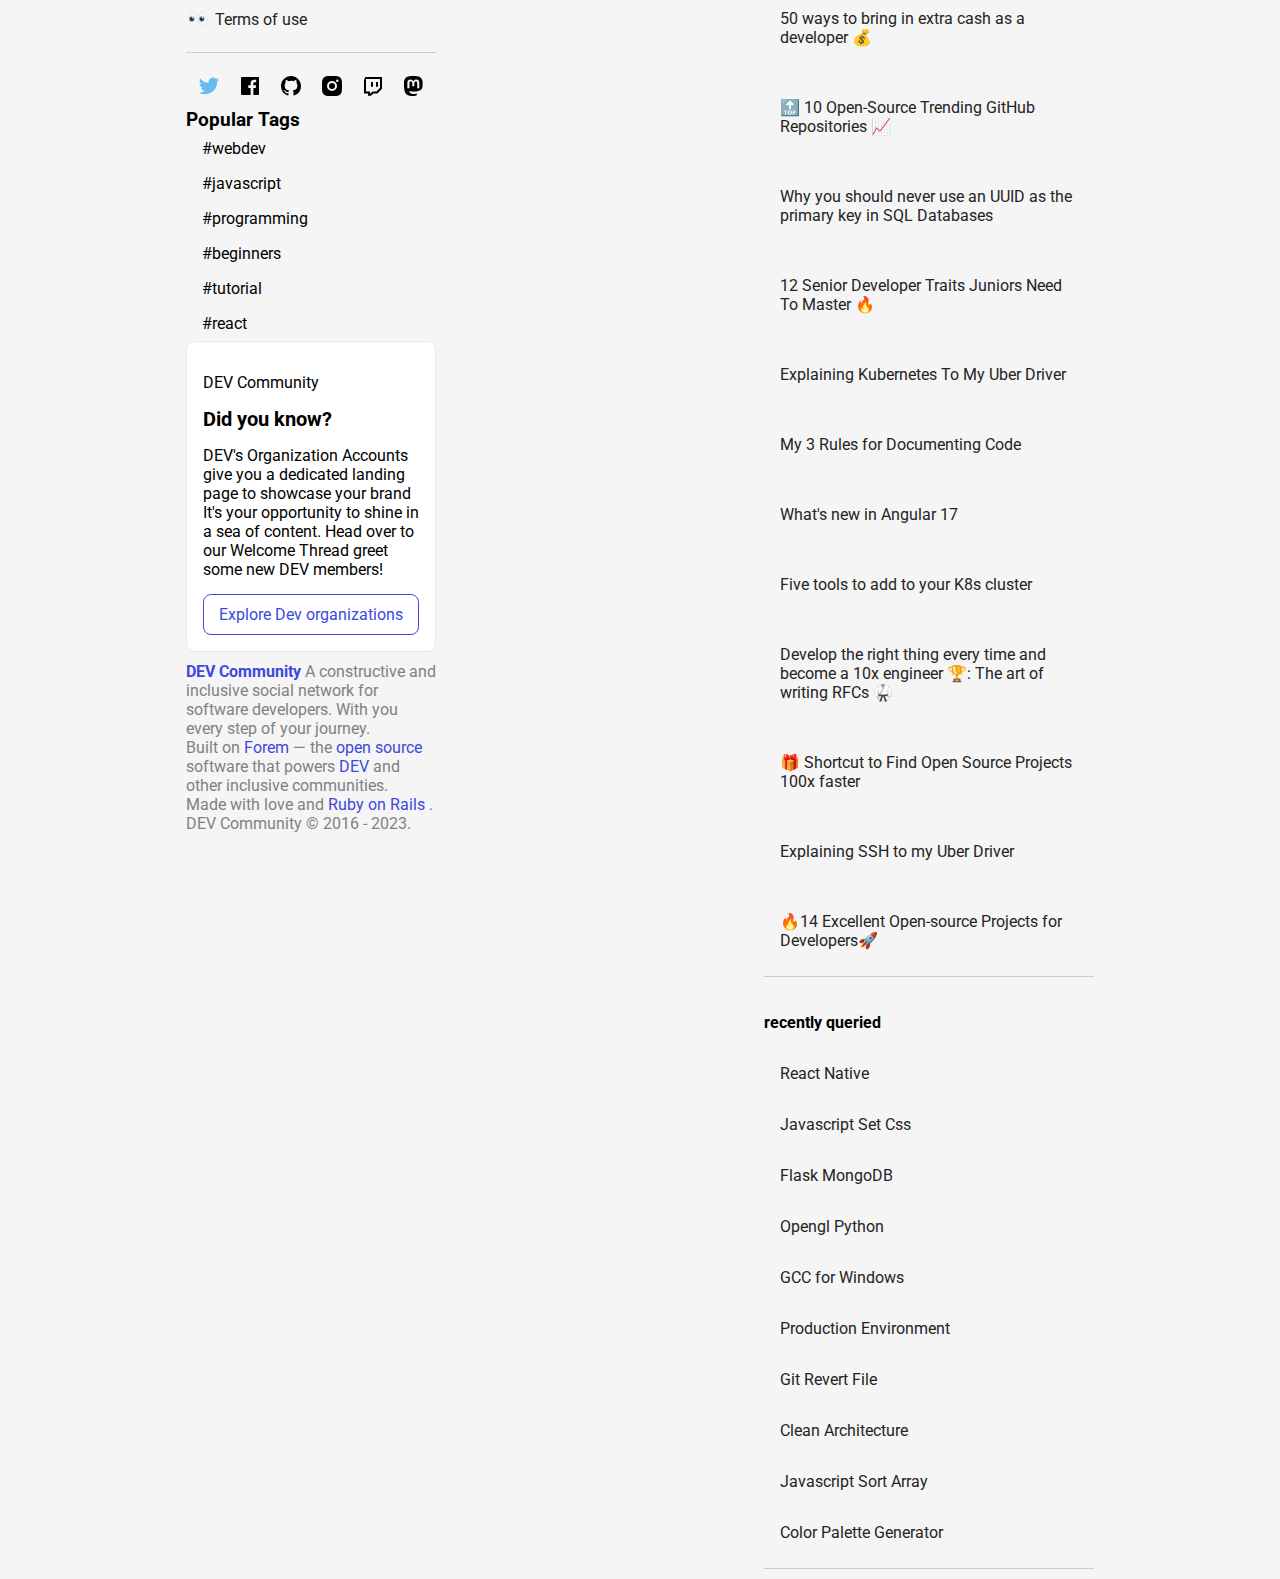
==== commit f951e467: "add favicon" ====
--- a/index.html
+++ b/index.html
@@ -9,6 +9,10 @@
     <link href="https://fonts.googleapis.com/css2?family=Roboto:wght@100;400;700&display=swap" rel="stylesheet" />
     <link rel="stylesheet" href="./css/main.css" />
     <title>Desafío Dev To</title>
+    <link rel="apple-touch-icon" sizes="180x180" href="/apple-touch-icon.png">
+    <link rel="icon" type="image/png" sizes="32x32" href="/favicon-32x32.png">
+    <link rel="icon" type="image/png" sizes="16x16" href="/favicon-16x16.png">
+    <link rel="manifest" href="/site.webmanifest">
   </head>
 
   <body>
@@ -20,6 +24,7 @@
             <img class="imagen" src="./img/resized_logo_UQww2soKuUsjaOGNB38o.png">
             <div><input class="input-text" type="text" placeholder="Search..." id="inputSearch" value=""></div>
             <button id = "search">Search</button>
+            <button id = "reset">Reset</button>
           </div>
           <div class="container-flex-row">
             <div class="login">
@@ -753,6 +758,9 @@
               <div class="center-button">
                 <p>Top</p>
               </div>
+              <div class="center-button">
+                <input type="date" id="filter-date">
+              </div>
             </div>
             <div class="center-section container flex-container-column" id="center-section">
 
@@ -762,42 +770,7 @@
               <!-- Card Footer -->
 
               <!-- Secondary Card 11-->
-              <div class="secondary-card">
-                <div class="secondary-card-header">
-                  <div>
-                    <h5>DEV Community</h5>
-                  </div>
-                  <div>
-                    <svg xmlns="http://www.w3.org/2000/svg" width="24" height="24" viewBox="0 0 24 24" role="img"
-                      aria-labelledby="abjml9jkfx8lt0nfpddvgcjo2607sxfz" class="crayons-icon pointer-events-none">
-                      <title id="abjml9jkfx8lt0nfpddvgcjo2607sxfz">
-                        Dropdown menu
-                      </title>
-                      <path fill-rule="evenodd" clip-rule="evenodd"
-                        d="M8.25 12a1.5 1.5 0 11-3 0 1.5 1.5 0 013 0zm5.25 0a1.5 1.5 0 11-3 0 1.5 1.5 0 013 0zm3.75 1.5a1.5 1.5 0 100-3 1.5 1.5 0 000 3z">
-                      </path>
-                    </svg>
-                  </div>
-                </div>
-                <div class="card-picture">
-                  <img src="./img/Card_1.png" alt="Card Image" />
-                </div>
-                <div class="secondary-card-content">
-                  <h3>
-                    Need to stay up-to-date with the most relevant trends in
-                    software, such as generate AI, cloud computing, and all things
-                    frontend?
-                  </h3>
-                  <p>Look no further.</p>
-                  <p>
-                    You can do so much more once you
-                    <span>create your account</span>. Follow the devs and topics you
-                    care about, and keep up-to-date.
-                  </p>
-                  <h3><a href="">Start Now</a></h3>
-                  <p>Happy coding ❤</p>
-                </div>
-              </div>
+             
             </div>
           </div>
           <!-- Right Aside -->
@@ -961,6 +934,7 @@
       </section>
     </div>
     <script type="module" src="./js/index.js"></script>
+    <script src="./js/delete.js"></script>
   </body>
 
 </html>